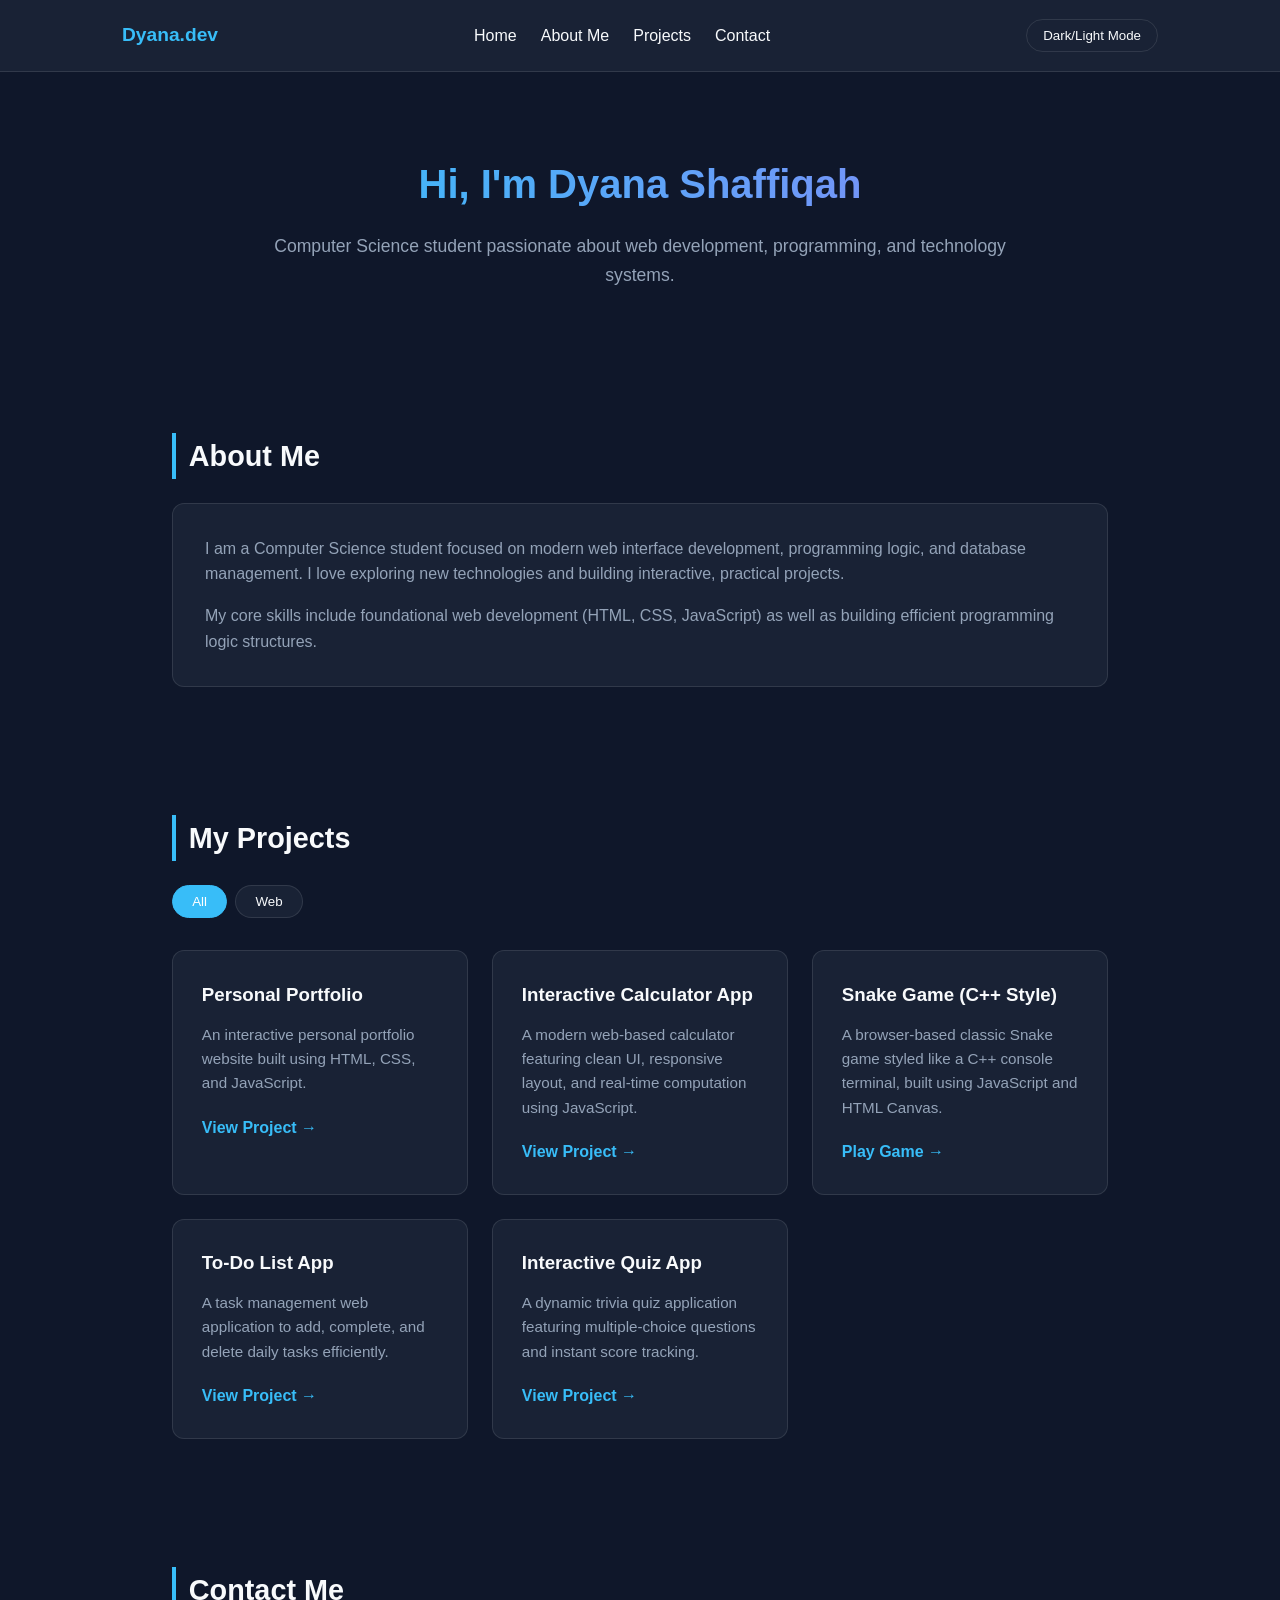
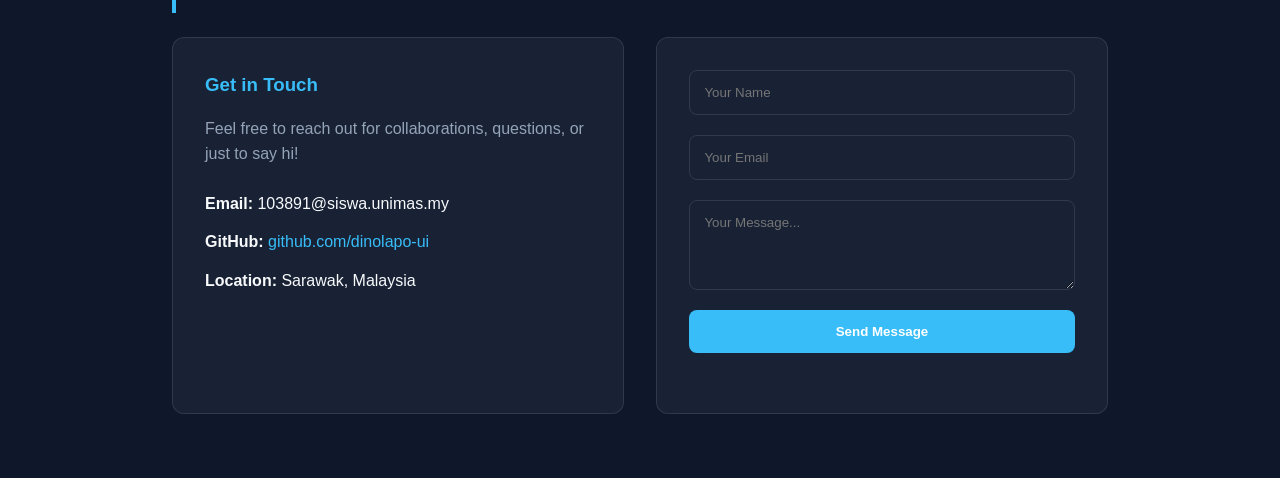
==== index.html @ d20f1fc1 "Update index.html" ====
<!DOCTYPE html>
<html lang="en">
<head>
    <meta charset="UTF-8">
    <meta name="viewport" content="width=device-width, initial-scale=1.0">
    <title>Portfolio - Dyana Shaffiqah</title>
    <link rel="stylesheet" href="style.css">
</head>
<body>

    <!-- Header & Navbar -->
    <header>
        <nav class="navbar">
            <div class="logo">Dyana.dev</div>
            <ul class="nav-links" id="navLinks">
                <li><a href="#home">Home</a></li>
                <li><a href="#about">About Me</a></li>
                <li><a href="#projects">Projects</a></li>
                <li><a href="#contact">Contact</a></li>
            </ul>
            <button id="themeToggleBtn">Dark/Light Mode</button>
            <div class="hamburger" id="hamburger">&#9776;</div>
        </nav>
    </header>

    <!-- Hero / Home Section -->
    <section id="home" class="hero">
        <h1>Hi, I'm Dyana Shaffiqah</h1>
        <p>Computer Science student passionate about web development, programming, and technology systems.</p>
    </section>

    <!-- About Me Section -->
    <section id="about" class="section">
        <h2>About Me</h2>
        <div class="about-card" style="background: var(--card-bg); padding: 2rem; border-radius: 12px; border: 1px solid var(--border-color); backdrop-filter: blur(10px);">
            <p style="color: var(--text-muted); margin-bottom: 1rem;">
                I am a Computer Science student focused on modern web interface development, programming logic, and database management. I love exploring new technologies and building interactive, practical projects.
            </p>
            <p style="color: var(--text-muted);">
                My core skills include foundational web development (HTML, CSS, JavaScript) as well as building efficient programming logic structures.
            </p>
        </div>
    </section>

    <!-- Projects Section -->
    <section id="projects" class="section">
        <h2>My Projects</h2>
        
        <!-- Filter Buttons -->
        <div class="filter-buttons">
            <button class="filter-btn active" data-filter="all">All</button>
            <button class="filter-btn" data-filter="web">Web</button>
        </div>

        
     <!-- Projects Grid (Active Projects Only) -->
        <div class="projects-grid">
            
            <!-- Projek 1 -->
            <div class="project-card" data-category="web">
                <div>
                    <h3>Personal Portfolio</h3>
                    <p>An interactive personal portfolio website built using HTML, CSS, and JavaScript.</p>
                </div>
                <a href="index.html">View Project &rarr;</a>
            </div>
            
            <!-- Projek 2 -->
            <div class="project-card" data-category="web">
                <div>
                    <h3>Interactive Calculator App</h3>
                    <p>A modern web-based calculator featuring clean UI, responsive layout, and real-time computation using JavaScript.</p>
                </div>
                <a href="calculator.html">View Project &rarr;</a>
            </div>
            
            <!-- Projek 3 -->
            <div class="project-card" data-category="code">
                <div>
                    <h3>Snake Game (C++ Style)</h3>
                    <p>A browser-based classic Snake game styled like a C++ console terminal, built using JavaScript and HTML Canvas.</p>
                </div>
                <a href="snake.html">Play Game &rarr;</a>
            </div>
            
            <!-- Projek 4 -->
            <div class="project-card" data-category="web">
                <div>
                    <h3>To-Do List App</h3>
                    <p>A task management web application to add, complete, and delete daily tasks efficiently.</p>
                </div>
                <a href="todo.html">View Project &rarr;</a>
            </div>
            
            <!-- Projek 5 -->
            <div class="project-card" data-category="web">
                <div>
                    <h3>Interactive Quiz App</h3>
                    <p>A dynamic trivia quiz application featuring multiple-choice questions and instant score tracking.</p>
                </div>
                <a href="quiz.html">View Project &rarr;</a>
            </div>

        </div>
    </section>

    <!-- Contact Section -->
    <section id="contact" class="section">
        <h2>Contact Me</h2>
        <div class="contact-container" style="display: grid; grid-template-columns: repeat(auto-fit, minmax(280px, 1fr)); gap: 2rem;">
            
            <!-- Maklumat Peribadi / Info -->
            <div class="contact-info" style="background: var(--card-bg); padding: 2rem; border-radius: 12px; border: 1px solid var(--border-color); backdrop-filter: blur(10px);">
                <h3 style="margin-bottom: 1rem; color: var(--accent-color);">Get in Touch</h3>
                <p style="color: var(--text-muted); margin-bottom: 1.5rem;">
                    Feel free to reach out for collaborations, questions, or just to say hi!
                </p>
                <p style="color: var(--text-color); margin-bottom: 0.8rem;">
                    <strong>Email:</strong> 103891@siswa.unimas.my
                </p>
                <p style="color: var(--text-color); margin-bottom: 0.8rem;">
                    <strong>GitHub:</strong> <a href="https://github.com/dinolapo-ui" target="_blank" style="color: var(--accent-color); text-decoration: none;">github.com/dinolapo-ui</a>
                </p>
                <p style="color: var(--text-color);">
                    <strong>Location:</strong> Sarawak, Malaysia
                </p>
            </div>

            <!-- Borang Mesej -->
            <form id="contactForm">
                <input type="text" id="name" placeholder="Your Name" required>
                <input type="email" id="email" placeholder="Your Email" required>
                <textarea id="message" placeholder="Your Message..." rows="4" required></textarea>
                <button type="submit">Send Message</button>
                <p class="feedback-msg" id="feedbackMsg"></p>
            </form>

        </div>
    </section>

    <!-- Back to Top Button -->
    <button id="backToTopBtn">&#8679;</button>

    <script src="script.js"></script>
</body>
</html>
---- style.css ----
:root {
    --bg-color: #0f172a;
    --card-bg: rgba(30, 41, 59, 0.7);
    --text-color: #f8fafc;
    --text-muted: #94a3b8;
    --accent-color: #38bdf8;
    --accent-hover: #0ea5e9;
    --border-color: rgba(255, 255, 255, 0.1);
}

body.light-mode {
    --bg-color: #f1f5f9;
    --card-bg: rgba(255, 255, 255, 0.8);
    --text-color: #0f172a;
    --text-muted: #64748b;
    --accent-color: #0284c7;
    --accent-hover: #0369a1;
    --border-color: rgba(0, 0, 0, 0.1);
}

* {
    margin: 0;
    padding: 0;
    box-sizing: border-box;
    font-family: 'Segoe UI', Tahoma, Geneva, Verdana, sans-serif;
    scroll-behavior: smooth;
}

body {
    background-color: var(--bg-color);
    color: var(--text-color);
    line-height: 1.6;
    transition: background-color 0.4s ease, color 0.4s ease;
}

/* Header & Navbar */
header {
    background: var(--card-bg);
    backdrop-filter: blur(12px);
    border-bottom: 1px solid var(--border-color);
    position: sticky;
    top: 0;
    z-index: 1000;
}

.navbar {
    display: flex;
    justify-content: space-between;
    align-items: center;
    padding: 1.2rem 2rem;
    max-width: 1100px;
    margin: auto;
}

.logo {
    font-weight: bold;
    font-size: 1.2rem;
    color: var(--accent-color);
}

.nav-links {
    display: flex;
    list-style: none;
    gap: 1.5rem;
}

.nav-links li a {
    color: var(--text-color);
    text-decoration: none;
    font-weight: 500;
    transition: color 0.3s;
}

.nav-links li a:hover {
    color: var(--accent-color);
}

#themeToggleBtn {
    background: transparent;
    border: 1px solid var(--border-color);
    color: var(--text-color);
    padding: 0.5rem 1rem;
    border-radius: 20px;
    cursor: pointer;
    transition: all 0.3s;
}

#themeToggleBtn:hover {
    border-color: var(--accent-color);
}

.hamburger {
    display: none;
    font-size: 1.5rem;
    cursor: pointer;
}

/* Hero Section */
.hero {
    text-align: center;
    padding: 5rem 2rem;
    max-width: 800px;
    margin: auto;
}

.hero h1 {
    font-size: 2.5rem;
    margin-bottom: 1rem;
    background: linear-gradient(to right, var(--accent-color), #818cf8);
    -webkit-background-clip: text;
    -webkit-text-fill-color: transparent;
}

.hero p {
    color: var(--text-muted);
    font-size: 1.1rem;
}

/* Sections */
.section {
    padding: 4rem 2rem;
    max-width: 1000px;
    margin: auto;
}

.section h2 {
    margin-bottom: 1.5rem;
    font-size: 1.8rem;
    border-left: 4px solid var(--accent-color);
    padding-left: 0.8rem;
}

/* Project Filter & Cards */
.filter-buttons {
    margin-bottom: 2rem;
    display: flex;
    gap: 0.5rem;
}

.filter-btn {
    padding: 0.5rem 1.2rem;
    cursor: pointer;
    border: 1px solid var(--border-color);
    background-color: var(--card-bg);
    color: var(--text-color);
    border-radius: 20px;
    transition: all 0.3s;
}

.filter-btn.active, .filter-btn:hover {
    background-color: var(--accent-color);
    color: #fff;
    border-color: var(--accent-color);
}

.projects-grid {
    display: grid;
    grid-template-columns: repeat(auto-fit, minmax(280px, 1fr));
    gap: 1.5rem;
}

.project-card {
    background: var(--card-bg);
    backdrop-filter: blur(10px);
    border: 1px solid var(--border-color);
    padding: 1.8rem;
    border-radius: 12px;
    transition: transform 0.3s ease, box-shadow 0.3s ease;
}

.project-card:hover {
    transform: translateY(-5px);
    box-shadow: 0 10px 25px -5px rgba(0, 0, 0, 0.3);
    border-color: var(--accent-color);
}

.project-card h3 {
    margin-bottom: 0.8rem;
}

.project-card p {
    color: var(--text-muted);
    font-size: 0.95rem;
    margin-bottom: 1.2rem;
}

.project-card a {
    color: var(--accent-color);
    text-decoration: none;
    font-weight: 600;
}

.project-card a:hover {
    text-decoration: underline;
}

/* Contact Form */
form {
    display: flex;
    flex-direction: column;
    gap: 1.2rem;
    background: var(--card-bg);
    padding: 2rem;
    border-radius: 12px;
    border: 1px solid var(--border-color);
    backdrop-filter: blur(10px);
}

form input, form textarea {
    padding: 0.9rem;
    border: 1px solid var(--border-color);
    border-radius: 8px;
    background: transparent;
    color: var(--text-color);
    outline: none;
}

form input:focus, form textarea:focus {
    border-color: var(--accent-color);
}

form button {
    padding: 0.9rem;
    background-color: var(--accent-color);
    color: white;
    cursor: pointer;
    border: none;
    border-radius: 8px;
    font-weight: 600;
    transition: background-color 0.3s;
}

form button:hover {
    background-color: var(--accent-hover);
}

.feedback-msg {
    margin-top: 0.5rem;
    font-weight: 500;
}

/* Back to Top Button */
#backToTopBtn {
    position: fixed;
    bottom: 25px;
    right: 25px;
    display: none;
    padding: 12px 15px;
    font-size: 16px;
    cursor: pointer;
    border-radius: 50%;
    border: none;
    background-color: var(--accent-color);
    color: white;
    box-shadow: 0 4px 12px rgba(0,0,0,0.2);
    transition: transform 0.3s;
}

#backToTopBtn:hover {
    transform: scale(1.1);
}

/* Mobile Responsive */
@media (max-width: 768px) {
    .nav-links {
        display: none;
        flex-direction: column;
        width: 100%;
        position: absolute;
        top: 70px;
        left: 0;
        background-color: var(--card-bg);
        backdrop-filter: blur(15px);
        padding: 1.5rem;
        border-bottom: 1px solid var(--border-color);
    }
    .nav-links.active {
        display: flex;
    }
    .hamburger {
        display: block;
    }
}
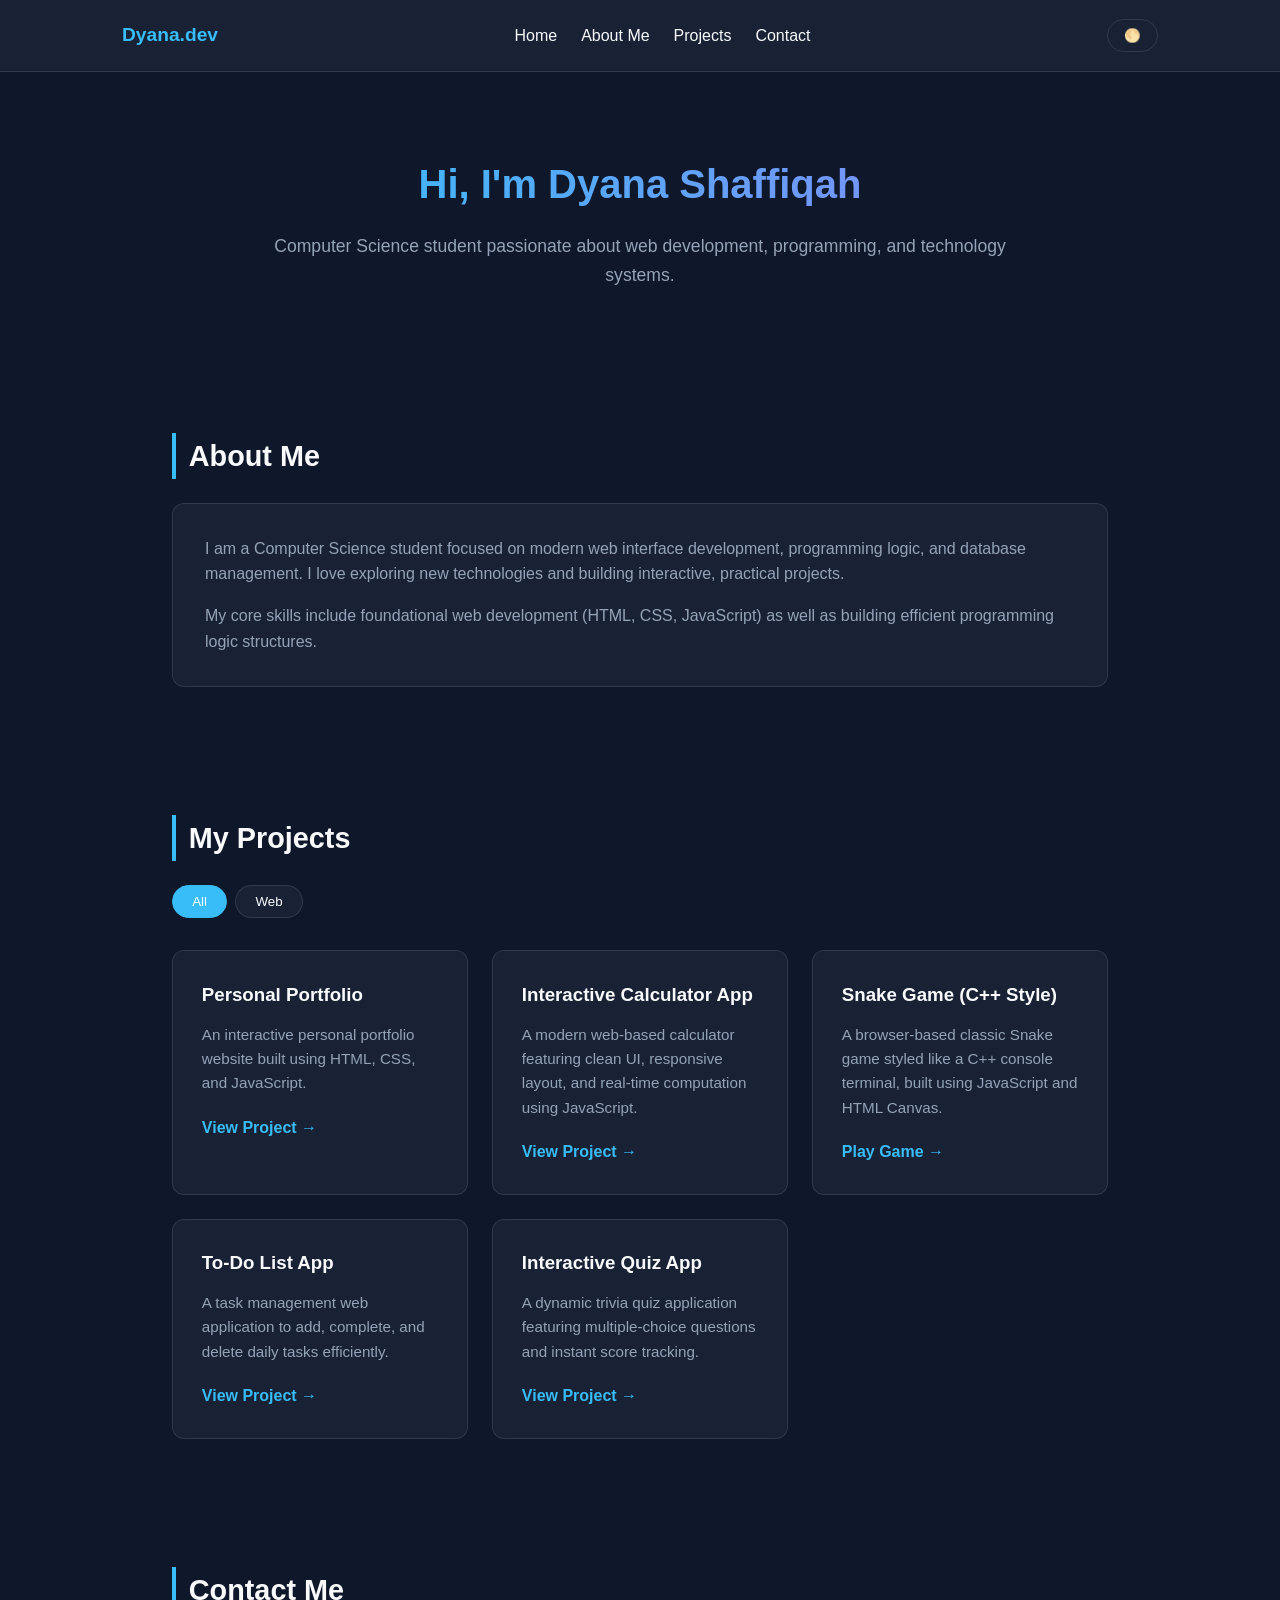
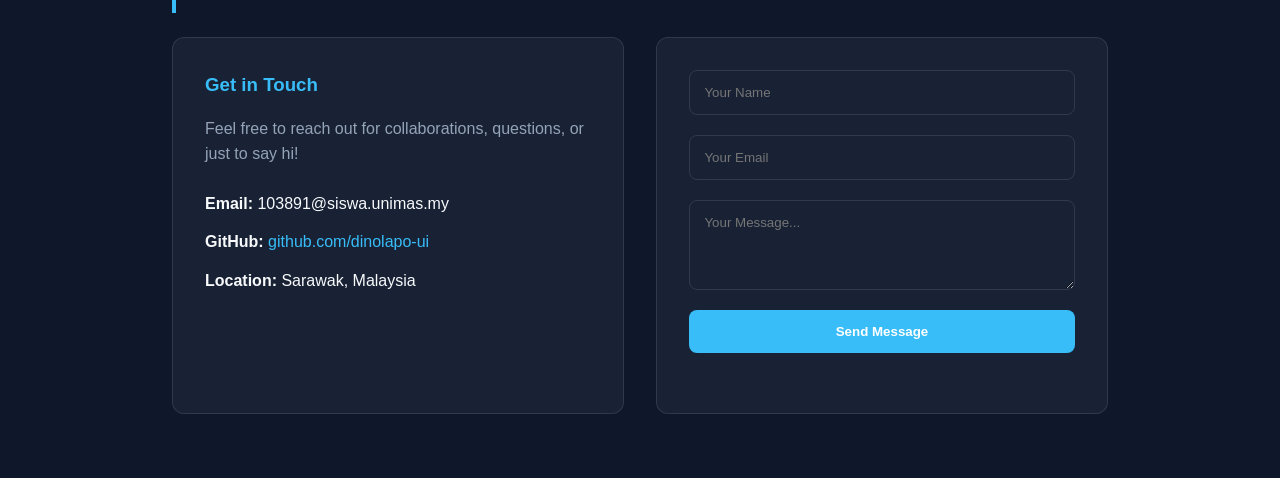
==== commit 359b8870: "Update index.html" ====
--- a/index.html
+++ b/index.html
@@ -18,7 +18,7 @@
                 <li><a href="#projects">Projects</a></li>
                 <li><a href="#contact">Contact</a></li>
             </ul>
-            <button id="themeToggleBtn">Dark/Light Mode</button>
+            <button id="themeToggleBtn" class="theme-btn" title="Toggle Theme">&#127765;</button>
             <div class="hamburger" id="hamburger">&#9776;</div>
         </nav>
     </header>
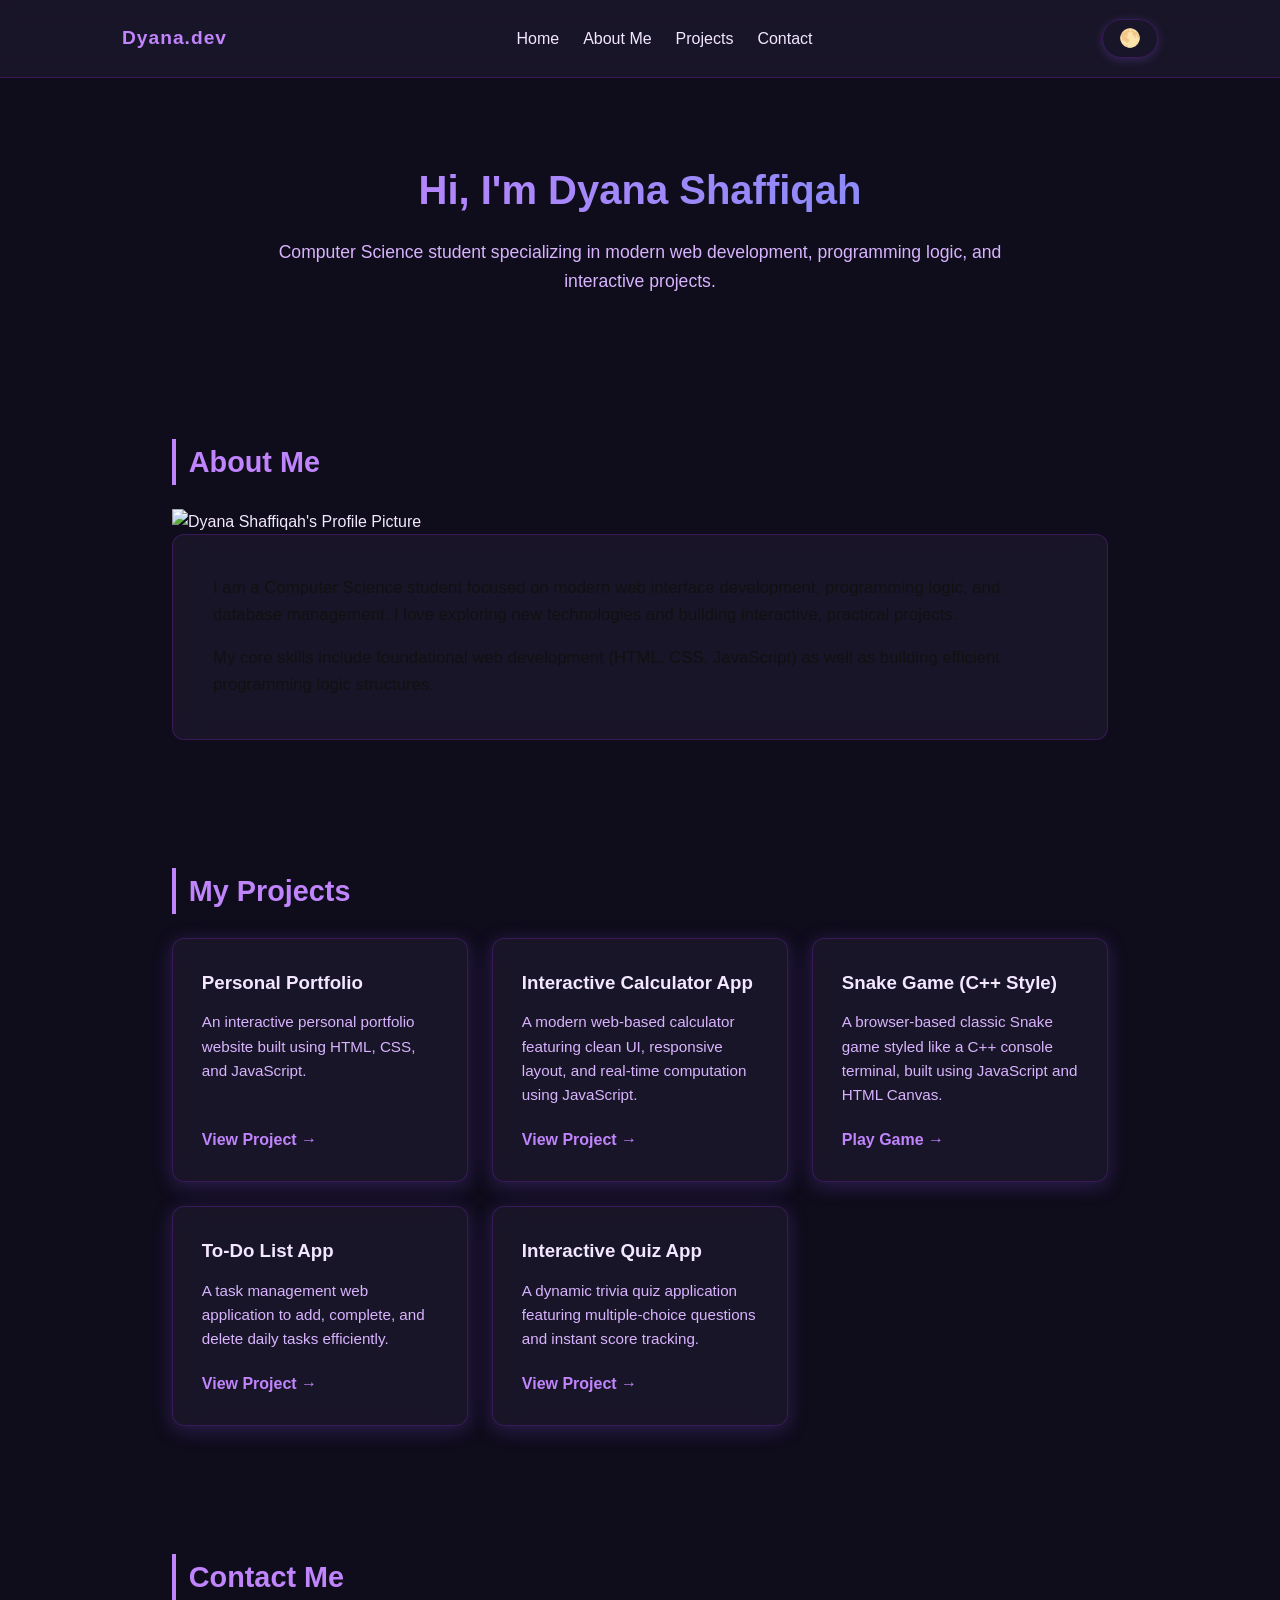
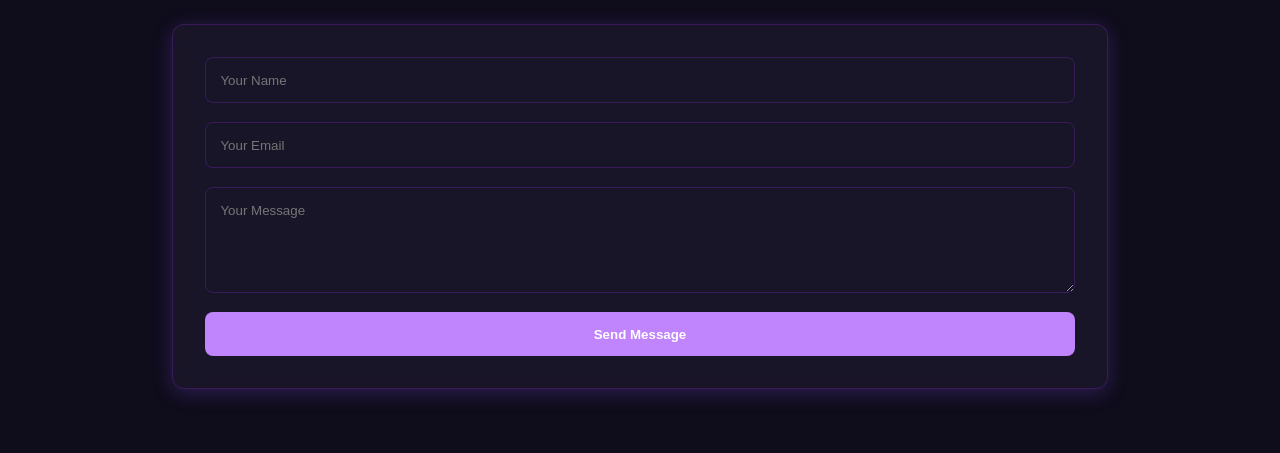
==== commit 67fa73c9: "Update index.html" ====
--- a/index.html
+++ b/index.html
@@ -3,7 +3,7 @@
 <head>
     <meta charset="UTF-8">
     <meta name="viewport" content="width=device-width, initial-scale=1.0">
-    <title>Portfolio - Dyana Shaffiqah</title>
+    <title>Dyana Shaffiqah - Professional Portfolio</title>
     <link rel="stylesheet" href="style.css">
 </head>
 <body>
@@ -18,27 +18,35 @@
                 <li><a href="#projects">Projects</a></li>
                 <li><a href="#contact">Contact</a></li>
             </ul>
-            <button id="themeToggleBtn" class="theme-btn" title="Toggle Theme">&#127765;</button>
+            <!-- Butang Ikon Tema (Dark/Light Mode) -->
+            <button id="themeToggleBtn" title="Toggle Theme">&#127765;</button>
             <div class="hamburger" id="hamburger">&#9776;</div>
         </nav>
     </header>
 
-    <!-- Hero / Home Section -->
+    <!-- Hero Section -->
     <section id="home" class="hero">
         <h1>Hi, I'm Dyana Shaffiqah</h1>
-        <p>Computer Science student passionate about web development, programming, and technology systems.</p>
+        <p>Computer Science student specializing in modern web development, programming logic, and interactive projects.</p>
     </section>
 
-    <!-- About Me Section -->
+    <!-- About Me Section with Profile Picture -->
     <section id="about" class="section">
-        <h2>About Me</h2>
-        <div class="about-card" style="background: var(--card-bg); padding: 2rem; border-radius: 12px; border: 1px solid var(--border-color); backdrop-filter: blur(10px);">
-            <p style="color: var(--text-muted); margin-bottom: 1rem;">
-                I am a Computer Science student focused on modern web interface development, programming logic, and database management. I love exploring new technologies and building interactive, practical projects.
-            </p>
-            <p style="color: var(--text-muted);">
-                My core skills include foundational web development (HTML, CSS, JavaScript) as well as building efficient programming logic structures.
-            </p>
+        <div class="container">
+            <h2>About Me</h2>
+            <div class="about-wrapper">
+                <div class="about-image-container">
+                    <img src="profile.jpg" alt="Dyana Shaffiqah's Profile Picture" class="profile-img">
+                </div>
+                <div class="about-card" style="background: var(--card-bg); padding: 2.5rem; border-radius: 12px; border: 1px solid var(--border-color); backdrop-filter: blur(10px); flex: 1;">
+                    <p style="color: #111111; margin-bottom: 1rem; font-size: 1.05rem;">
+                        I am a Computer Science student focused on modern web interface development, programming logic, and database management. I love exploring new technologies and building interactive, practical projects.
+                    </p>
+                    <p style="color: #111111; font-size: 1.05rem;">
+                        My core skills include foundational web development (HTML, CSS, JavaScript) as well as building efficient programming logic structures.
+                    </p>
+                </div>
+            </div>
         </div>
     </section>
 
@@ -46,17 +54,8 @@
     <section id="projects" class="section">
         <h2>My Projects</h2>
         
-        <!-- Filter Buttons -->
-        <div class="filter-buttons">
-            <button class="filter-btn active" data-filter="all">All</button>
-            <button class="filter-btn" data-filter="web">Web</button>
-        </div>
-
-        
-     <!-- Projects Grid (Active Projects Only) -->
+        <!-- Projects Grid -->
         <div class="projects-grid">
-            
-            <!-- Projek 1 -->
             <div class="project-card" data-category="web">
                 <div>
                     <h3>Personal Portfolio</h3>
@@ -65,7 +64,6 @@
                 <a href="index.html">View Project &rarr;</a>
             </div>
             
-            <!-- Projek 2 -->
             <div class="project-card" data-category="web">
                 <div>
                     <h3>Interactive Calculator App</h3>
@@ -74,7 +72,6 @@
                 <a href="calculator.html">View Project &rarr;</a>
             </div>
             
-            <!-- Projek 3 -->
             <div class="project-card" data-category="code">
                 <div>
                     <h3>Snake Game (C++ Style)</h3>
@@ -83,7 +80,6 @@
                 <a href="snake.html">Play Game &rarr;</a>
             </div>
             
-            <!-- Projek 4 -->
             <div class="project-card" data-category="web">
                 <div>
                     <h3>To-Do List App</h3>
@@ -92,7 +88,6 @@
                 <a href="todo.html">View Project &rarr;</a>
             </div>
             
-            <!-- Projek 5 -->
             <div class="project-card" data-category="web">
                 <div>
                     <h3>Interactive Quiz App</h3>
@@ -100,47 +95,35 @@
                 </div>
                 <a href="quiz.html">View Project &rarr;</a>
             </div>
-
         </div>
     </section>
 
     <!-- Contact Section -->
     <section id="contact" class="section">
         <h2>Contact Me</h2>
-        <div class="contact-container" style="display: grid; grid-template-columns: repeat(auto-fit, minmax(280px, 1fr)); gap: 2rem;">
-            
-            <!-- Maklumat Peribadi / Info -->
-            <div class="contact-info" style="background: var(--card-bg); padding: 2rem; border-radius: 12px; border: 1px solid var(--border-color); backdrop-filter: blur(10px);">
-                <h3 style="margin-bottom: 1rem; color: var(--accent-color);">Get in Touch</h3>
-                <p style="color: var(--text-muted); margin-bottom: 1.5rem;">
-                    Feel free to reach out for collaborations, questions, or just to say hi!
-                </p>
-                <p style="color: var(--text-color); margin-bottom: 0.8rem;">
-                    <strong>Email:</strong> 103891@siswa.unimas.my
-                </p>
-                <p style="color: var(--text-color); margin-bottom: 0.8rem;">
-                    <strong>GitHub:</strong> <a href="https://github.com/dinolapo-ui" target="_blank" style="color: var(--accent-color); text-decoration: none;">github.com/dinolapo-ui</a>
-                </p>
-                <p style="color: var(--text-color);">
-                    <strong>Location:</strong> Sarawak, Malaysia
-                </p>
-            </div>
-
-            <!-- Borang Mesej -->
-            <form id="contactForm">
-                <input type="text" id="name" placeholder="Your Name" required>
-                <input type="email" id="email" placeholder="Your Email" required>
-                <textarea id="message" placeholder="Your Message..." rows="4" required></textarea>
-                <button type="submit">Send Message</button>
-                <p class="feedback-msg" id="feedbackMsg"></p>
-            </form>
-
-        </div>
+        <form id="contactForm">
+            <input type="text" placeholder="Your Name" required>
+            <input type="email" placeholder="Your Email" required>
+            <textarea placeholder="Your Message" rows="5" required></textarea>
+            <button type="submit">Send Message</button>
+        </form>
     </section>
 
     <!-- Back to Top Button -->
-    <button id="backToTopBtn">&#8679;</button>
+    <button id="backToTopBtn">&#8593;</button>
 
-    <script src="script.js"></script>
+    <!-- JavaScript ringkas untuk Toggle Tema & Menu Mobile -->
+    <script>
+        const themeBtn = document.getElementById('themeToggleBtn');
+        themeBtn.addEventListener('click', () => {
+            document.body.classList.toggle('light-mode');
+        });
+
+        const hamburger = document.getElementById('hamburger');
+        const navLinks = document.getElementById('navLinks');
+        hamburger.addEventListener('click', () => {
+            navLinks.classList.toggle('active');
+        });
+    </script>
 </body>
 </html>
--- a/style.css
+++ b/style.css
@@ -1,21 +1,23 @@
 :root {
-    --bg-color: #0f172a;
-    --card-bg: rgba(30, 41, 59, 0.7);
-    --text-color: #f8fafc;
-    --text-muted: #94a3b8;
-    --accent-color: #38bdf8;
-    --accent-hover: #0ea5e9;
-    --border-color: rgba(255, 255, 255, 0.1);
+    --bg-color: #0f0c1b;
+    --card-bg: rgba(30, 27, 46, 0.7);
+    --text-color: #f3e8ff;
+    --text-muted: #d8b4fe;
+    --accent-color: #c084fc;
+    --accent-hover: #a855f7;
+    --border-color: rgba(107, 33, 168, 0.4);
+    --shadow-color: rgba(139, 92, 246, 0.25);
 }
 
 body.light-mode {
-    --bg-color: #f1f5f9;
-    --card-bg: rgba(255, 255, 255, 0.8);
-    --text-color: #0f172a;
-    --text-muted: #64748b;
-    --accent-color: #0284c7;
-    --accent-hover: #0369a1;
-    --border-color: rgba(0, 0, 0, 0.1);
+    --bg-color: #f8fafc;
+    --card-bg: rgba(255, 255, 255, 0.85);
+    --text-color: #1e1b4b;
+    --text-muted: #6b21a8;
+    --accent-color: #9333ea;
+    --accent-hover: #7e22ce;
+    --border-color: rgba(147, 51, 234, 0.2);
+    --shadow-color: rgba(147, 51, 234, 0.15);
 }
 
 * {
@@ -54,14 +56,16 @@
 
 .logo {
     font-weight: bold;
-    font-size: 1.2rem;
-    color: var(--accent-color);
+    font-size: 1.3rem;
+    color: var(--accent-color);
+    letter-spacing: 1px;
 }
 
 .nav-links {
     display: flex;
     list-style: none;
     gap: 1.5rem;
+    align-items: center;
 }
 
 .nav-links li a {
@@ -75,18 +79,26 @@
     color: var(--accent-color);
 }
 
+/* Styling Butang Ikon Tema (Dark/Light Mode) */
 #themeToggleBtn {
-    background: transparent;
-    border: 1px solid var(--border-color);
-    color: var(--text-color);
-    padding: 0.5rem 1rem;
-    border-radius: 20px;
-    cursor: pointer;
-    transition: all 0.3s;
+    background: var(--card-bg);
+    border: 1px solid var(--border-color);
+    color: var(--text-color);
+    font-size: 1.1rem;
+    padding: 8px 12px;
+    border-radius: 50%;
+    cursor: pointer;
+    display: flex;
+    align-items: center;
+    justify-content: center;
+    transition: all 0.3s ease;
+    box-shadow: 0 2px 10px var(--shadow-color);
 }
 
 #themeToggleBtn:hover {
-    border-color: var(--accent-color);
+    background-color: var(--accent-color);
+    color: #fff;
+    transform: scale(1.1) rotate(15deg);
 }
 
 .hamburger {
@@ -95,18 +107,19 @@
     cursor: pointer;
 }
 
-/* Hero Section */
+/* Hero Section dengan Animasi Masuk */
 .hero {
     text-align: center;
     padding: 5rem 2rem;
     max-width: 800px;
     margin: auto;
+    animation: fadeInDown 0.8s ease;
 }
 
 .hero h1 {
     font-size: 2.5rem;
     margin-bottom: 1rem;
-    background: linear-gradient(to right, var(--accent-color), #818cf8);
+    background: linear-gradient(to right, var(--accent-color), #e9d5ff);
     -webkit-background-clip: text;
     -webkit-text-fill-color: transparent;
 }
@@ -128,13 +141,15 @@
     font-size: 1.8rem;
     border-left: 4px solid var(--accent-color);
     padding-left: 0.8rem;
-}
-
-/* Project Filter & Cards */
+    color: var(--accent-color);
+}
+
+/* Project Filter Buttons */
 .filter-buttons {
     margin-bottom: 2rem;
     display: flex;
     gap: 0.5rem;
+    flex-wrap: wrap;
 }
 
 .filter-btn {
@@ -144,15 +159,17 @@
     background-color: var(--card-bg);
     color: var(--text-color);
     border-radius: 20px;
-    transition: all 0.3s;
+    transition: all 0.3s ease;
 }
 
 .filter-btn.active, .filter-btn:hover {
     background-color: var(--accent-color);
     color: #fff;
     border-color: var(--accent-color);
-}
-
+    transform: translateY(-2px);
+}
+
+/* Projects Grid & Kesan Khas Hover (Gempak / Excellent) */
 .projects-grid {
     display: grid;
     grid-template-columns: repeat(auto-fit, minmax(280px, 1fr));
@@ -165,17 +182,23 @@
     border: 1px solid var(--border-color);
     padding: 1.8rem;
     border-radius: 12px;
-    transition: transform 0.3s ease, box-shadow 0.3s ease;
+    box-shadow: 0 4px 20px var(--shadow-color);
+    /* Animasi peralihan lancar untuk kesan hover */
+    transition: transform 0.3s cubic-bezier(0.4, 0, 0.2, 1), box-shadow 0.3s ease, border-color 0.3s ease;
+    display: flex;
+    flex-direction: column;
+    justify-content: space-between;
 }
 
 .project-card:hover {
-    transform: translateY(-5px);
-    box-shadow: 0 10px 25px -5px rgba(0, 0, 0, 0.3);
+    transform: translateY(-8px); /* Kad terangkat ke atas dengan bergaya */
+    box-shadow: 0 12px 30px rgba(168, 85, 247, 0.4); /* Cahaya glow ungu semakin terang */
     border-color: var(--accent-color);
 }
 
 .project-card h3 {
     margin-bottom: 0.8rem;
+    color: var(--text-color);
 }
 
 .project-card p {
@@ -188,13 +211,18 @@
     color: var(--accent-color);
     text-decoration: none;
     font-weight: 600;
+    display: inline-flex;
+    align-items: center;
+    gap: 5px;
+    transition: gap 0.2s ease;
 }
 
 .project-card a:hover {
+    gap: 10px; /* Anak panah bergerak ke kanan sedikit semasa hover */
     text-decoration: underline;
 }
 
-/* Contact Form */
+/* Contact Form & Inputs */
 form {
     display: flex;
     flex-direction: column;
@@ -204,19 +232,22 @@
     border-radius: 12px;
     border: 1px solid var(--border-color);
     backdrop-filter: blur(10px);
+    box-shadow: 0 4px 20px var(--shadow-color);
 }
 
 form input, form textarea {
     padding: 0.9rem;
     border: 1px solid var(--border-color);
     border-radius: 8px;
-    background: transparent;
+    background: var(--bg-color);
     color: var(--text-color);
     outline: none;
+    transition: border-color 0.3s, box-shadow 0.3s;
 }
 
 form input:focus, form textarea:focus {
     border-color: var(--accent-color);
+    box-shadow: 0 0 10px rgba(192, 132, 252, 0.4);
 }
 
 form button {
@@ -227,11 +258,12 @@
     border: none;
     border-radius: 8px;
     font-weight: 600;
-    transition: background-color 0.3s;
+    transition: background-color 0.3s, transform 0.2s;
 }
 
 form button:hover {
     background-color: var(--accent-hover);
+    transform: scale(1.02);
 }
 
 .feedback-msg {
@@ -252,12 +284,25 @@
     border: none;
     background-color: var(--accent-color);
     color: white;
-    box-shadow: 0 4px 12px rgba(0,0,0,0.2);
+    box-shadow: 0 4px 12px var(--shadow-color);
     transition: transform 0.3s;
+    z-index: 999;
 }
 
 #backToTopBtn:hover {
     transform: scale(1.1);
+}
+
+/* Keyframe Animations */
+@keyframes fadeInDown {
+    from {
+        opacity: 0;
+        transform: translateY(-20px);
+    }
+    to {
+        opacity: 1;
+        transform: translateY(0);
+    }
 }
 
 /* Mobile Responsive */
@@ -281,3 +326,251 @@
         display: block;
     }
 }
+/* Header & Navbar */
+header {
+    background: var(--card-bg);
+    backdrop-filter: blur(12px);
+    border-bottom: 1px solid var(--border-color);
+    position: sticky;
+    top: 0;
+    z-index: 1000;
+}
+
+.navbar {
+    display: flex;
+    justify-content: space-between;
+    align-items: center;
+    padding: 1.2rem 2rem;
+    max-width: 1100px;
+    margin: auto;
+}
+
+.logo {
+    font-weight: bold;
+    font-size: 1.2rem;
+    color: var(--accent-color);
+}
+
+.nav-links {
+    display: flex;
+    list-style: none;
+    gap: 1.5rem;
+}
+
+.nav-links li a {
+    color: var(--text-color);
+    text-decoration: none;
+    font-weight: 500;
+    transition: color 0.3s;
+}
+
+.nav-links li a:hover {
+    color: var(--accent-color);
+}
+
+#themeToggleBtn {
+    background: transparent;
+    border: 1px solid var(--border-color);
+    color: var(--text-color);
+    padding: 0.5rem 1rem;
+    border-radius: 20px;
+    cursor: pointer;
+    transition: all 0.3s;
+}
+
+#themeToggleBtn:hover {
+    border-color: var(--accent-color);
+}
+
+.hamburger {
+    display: none;
+    font-size: 1.5rem;
+    cursor: pointer;
+}
+
+/* Hero Section */
+.hero {
+    text-align: center;
+    padding: 5rem 2rem;
+    max-width: 800px;
+    margin: auto;
+}
+
+.hero h1 {
+    font-size: 2.5rem;
+    margin-bottom: 1rem;
+    background: linear-gradient(to right, var(--accent-color), #818cf8);
+    -webkit-background-clip: text;
+    -webkit-text-fill-color: transparent;
+}
+
+.hero p {
+    color: var(--text-muted);
+    font-size: 1.1rem;
+}
+
+/* Sections */
+.section {
+    padding: 4rem 2rem;
+    max-width: 1000px;
+    margin: auto;
+}
+
+.section h2 {
+    margin-bottom: 1.5rem;
+    font-size: 1.8rem;
+    border-left: 4px solid var(--accent-color);
+    padding-left: 0.8rem;
+}
+
+/* Project Filter & Cards */
+.filter-buttons {
+    margin-bottom: 2rem;
+    display: flex;
+    gap: 0.5rem;
+}
+
+.filter-btn {
+    padding: 0.5rem 1.2rem;
+    cursor: pointer;
+    border: 1px solid var(--border-color);
+    background-color: var(--card-bg);
+    color: var(--text-color);
+    border-radius: 20px;
+    transition: all 0.3s;
+}
+
+.filter-btn.active, .filter-btn:hover {
+    background-color: var(--accent-color);
+    color: #fff;
+    border-color: var(--accent-color);
+}
+
+.projects-grid {
+    display: grid;
+    grid-template-columns: repeat(auto-fit, minmax(280px, 1fr));
+    gap: 1.5rem;
+}
+
+.project-card {
+    background: var(--card-bg);
+    backdrop-filter: blur(10px);
+    border: 1px solid var(--border-color);
+    padding: 1.8rem;
+    border-radius: 12px;
+    transition: transform 0.3s ease, box-shadow 0.3s ease;
+}
+
+.project-card:hover {
+    transform: translateY(-5px);
+    box-shadow: 0 10px 25px -5px rgba(0, 0, 0, 0.3);
+    border-color: var(--accent-color);
+}
+
+.project-card h3 {
+    margin-bottom: 0.8rem;
+}
+
+.project-card p {
+    color: var(--text-muted);
+    font-size: 0.95rem;
+    margin-bottom: 1.2rem;
+}
+
+.project-card a {
+    color: var(--accent-color);
+    text-decoration: none;
+    font-weight: 600;
+}
+
+.project-card a:hover {
+    text-decoration: underline;
+}
+
+/* Contact Form */
+form {
+    display: flex;
+    flex-direction: column;
+    gap: 1.2rem;
+    background: var(--card-bg);
+    padding: 2rem;
+    border-radius: 12px;
+    border: 1px solid var(--border-color);
+    backdrop-filter: blur(10px);
+}
+
+form input, form textarea {
+    padding: 0.9rem;
+    border: 1px solid var(--border-color);
+    border-radius: 8px;
+    background: transparent;
+    color: var(--text-color);
+    outline: none;
+}
+
+form input:focus, form textarea:focus {
+    border-color: var(--accent-color);
+}
+
+form button {
+    padding: 0.9rem;
+    background-color: var(--accent-color);
+    color: white;
+    cursor: pointer;
+    border: none;
+    border-radius: 8px;
+    font-weight: 600;
+    transition: background-color 0.3s;
+}
+
+form button:hover {
+    background-color: var(--accent-hover);
+}
+
+.feedback-msg {
+    margin-top: 0.5rem;
+    font-weight: 500;
+}
+
+/* Back to Top Button */
+#backToTopBtn {
+    position: fixed;
+    bottom: 25px;
+    right: 25px;
+    display: none;
+    padding: 12px 15px;
+    font-size: 16px;
+    cursor: pointer;
+    border-radius: 50%;
+    border: none;
+    background-color: var(--accent-color);
+    color: white;
+    box-shadow: 0 4px 12px rgba(0,0,0,0.2);
+    transition: transform 0.3s;
+}
+
+#backToTopBtn:hover {
+    transform: scale(1.1);
+}
+
+/* Mobile Responsive */
+@media (max-width: 768px) {
+    .nav-links {
+        display: none;
+        flex-direction: column;
+        width: 100%;
+        position: absolute;
+        top: 70px;
+        left: 0;
+        background-color: var(--card-bg);
+        backdrop-filter: blur(15px);
+        padding: 1.5rem;
+        border-bottom: 1px solid var(--border-color);
+    }
+    .nav-links.active {
+        display: flex;
+    }
+    .hamburger {
+        display: block;
+    }
+}
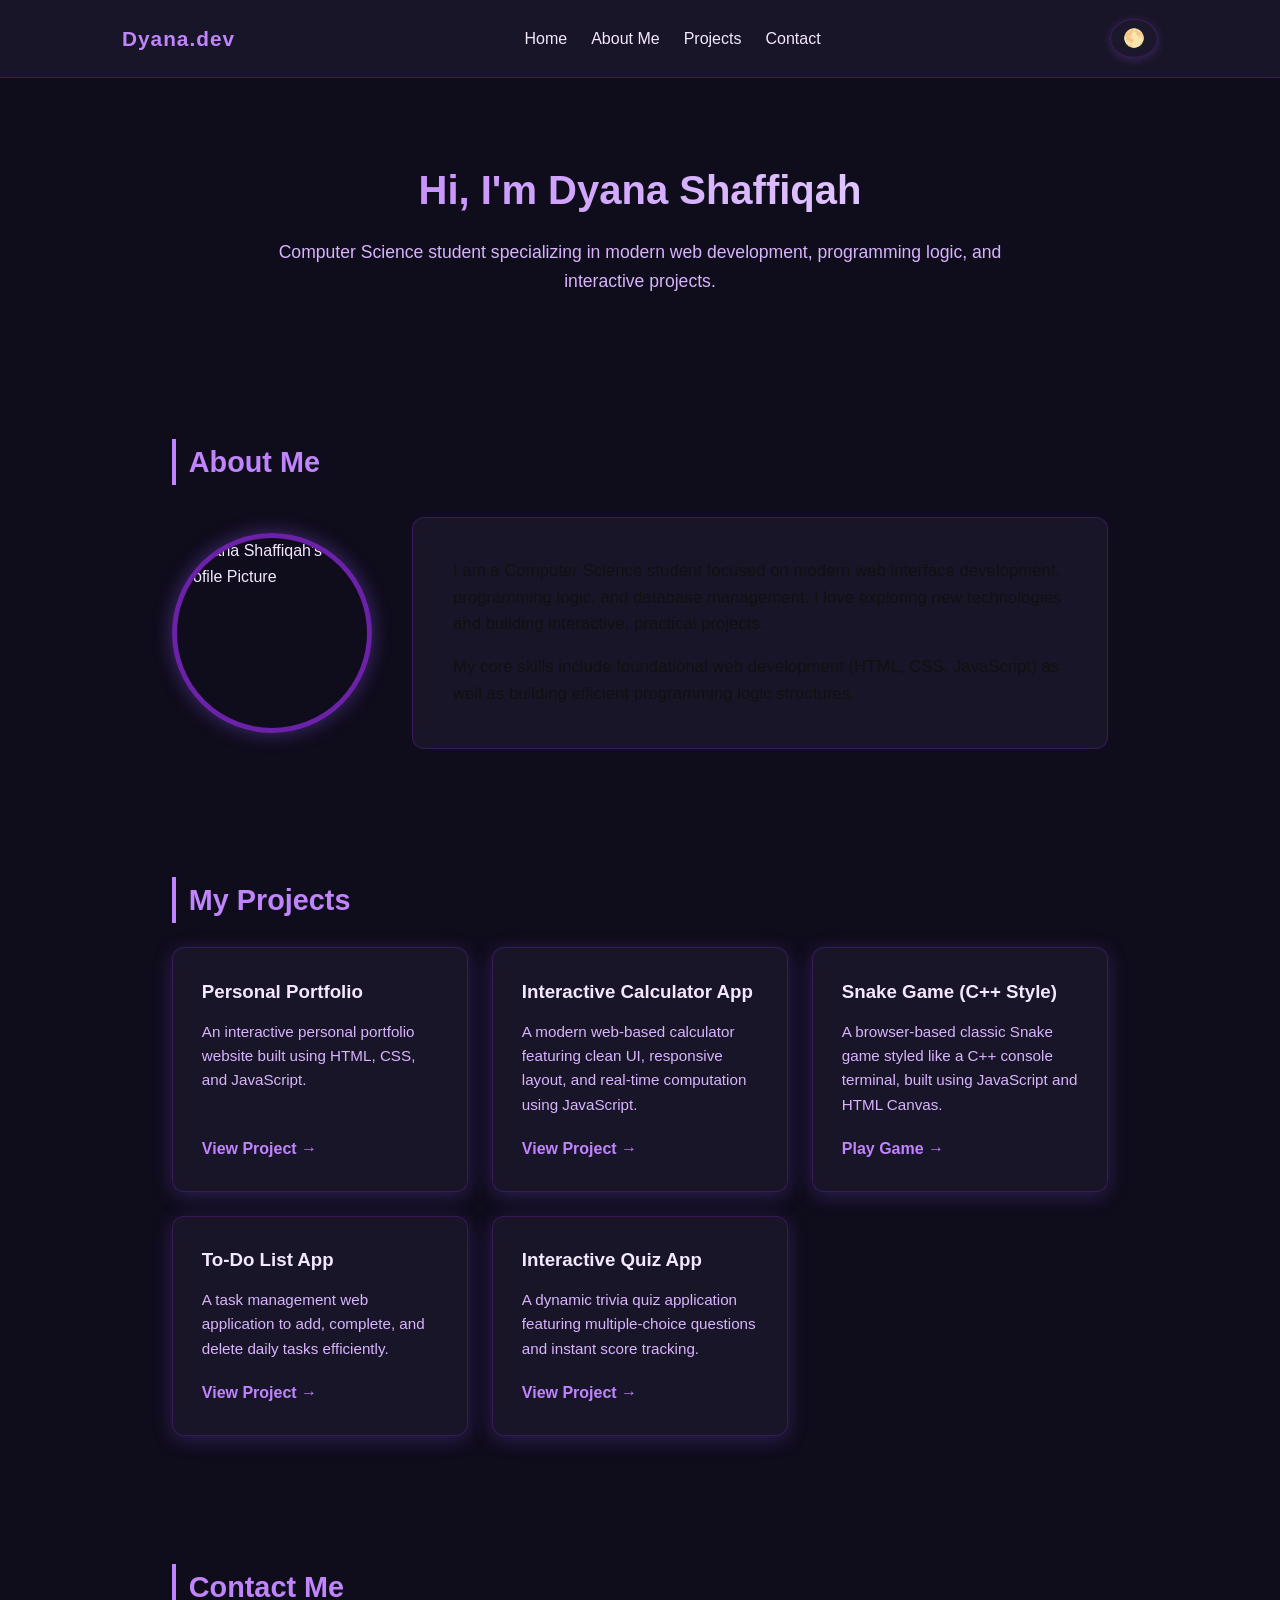
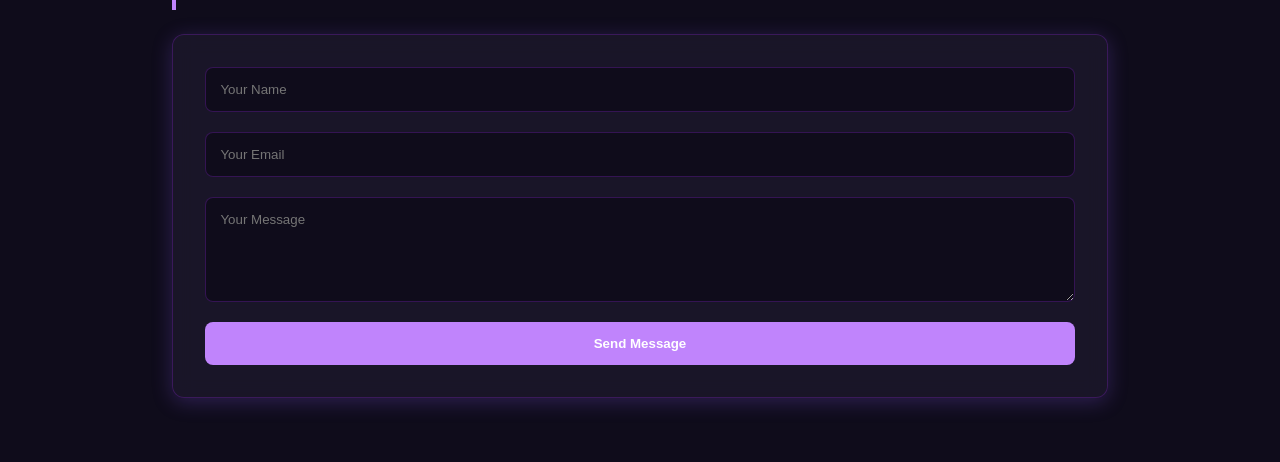
==== commit e6b958cb: "Update index.html" ====
--- a/index.html
+++ b/index.html
@@ -19,7 +19,7 @@
                 <li><a href="#contact">Contact</a></li>
             </ul>
             <!-- Butang Ikon Tema (Dark/Light Mode) -->
-            <button id="themeToggleBtn" title="Toggle Theme">&#127765;</button>
+           <button id="themeToggleBtn" title="Toggle Theme">&#127765;</button>
             <div class="hamburger" id="hamburger">&#9776;</div>
         </nav>
     </header>
--- a/style.css
+++ b/style.css
@@ -13,7 +13,7 @@
     --bg-color: #f8fafc;
     --card-bg: rgba(255, 255, 255, 0.85);
     --text-color: #1e1b4b;
-    --text-muted: #6b21a8;
+    --text-muted: #333333;
     --accent-color: #9333ea;
     --accent-hover: #7e22ce;
     --border-color: rgba(147, 51, 234, 0.2);
@@ -79,7 +79,7 @@
     color: var(--accent-color);
 }
 
-/* Styling Butang Ikon Tema (Dark/Light Mode) */
+/* Butang Tema Ikon Bulat */
 #themeToggleBtn {
     background: var(--card-bg);
     border: 1px solid var(--border-color);
@@ -107,7 +107,7 @@
     cursor: pointer;
 }
 
-/* Hero Section dengan Animasi Masuk */
+/* Hero Section */
 .hero {
     text-align: center;
     padding: 5rem 2rem;
@@ -142,34 +142,54 @@
     border-left: 4px solid var(--accent-color);
     padding-left: 0.8rem;
     color: var(--accent-color);
-}
-
-/* Project Filter Buttons */
-.filter-buttons {
-    margin-bottom: 2rem;
-    display: flex;
-    gap: 0.5rem;
-    flex-wrap: wrap;
-}
-
-.filter-btn {
-    padding: 0.5rem 1.2rem;
-    cursor: pointer;
-    border: 1px solid var(--border-color);
-    background-color: var(--card-bg);
-    color: var(--text-color);
-    border-radius: 20px;
-    transition: all 0.3s ease;
-}
-
-.filter-btn.active, .filter-btn:hover {
-    background-color: var(--accent-color);
-    color: #fff;
-    border-color: var(--accent-color);
-    transform: translateY(-2px);
-}
-
-/* Projects Grid & Kesan Khas Hover (Gempak / Excellent) */
+    text-align: left;
+}
+
+/* About Me Styles */
+.container {
+    max-width: 1000px;
+    margin: 0 auto;
+}
+
+.about-wrapper {
+    display: flex;
+    align-items: center;
+    gap: 2.5rem;
+    margin-top: 2rem;
+}
+
+.about-image-container {
+    flex: 0 0 200px;
+    display: flex;
+    justify-content: center;
+    align-items: center;
+}
+
+.profile-img {
+    width: 200px;
+    height: 200px;
+    border-radius: 50%;
+    object-fit: cover;
+    border: 5px solid #6b21a8;
+    box-shadow: 0 0 20px rgba(139, 92, 246, 0.4);
+    transition: transform 0.3s ease, box-shadow 0.3s ease;
+}
+
+.profile-img:hover {
+    transform: scale(1.05);
+    box-shadow: 0 0 30px rgba(139, 92, 246, 0.6);
+}
+
+/* Tetapan Teks Hitam Khusus */
+.about-card p {
+    color: #111111 !important;
+}
+
+body.light-mode .about-card {
+    background: rgba(255, 255, 255, 0.95) !important;
+}
+
+/* Projects Grid & Hover Effects */
 .projects-grid {
     display: grid;
     grid-template-columns: repeat(auto-fit, minmax(280px, 1fr));
@@ -183,7 +203,6 @@
     padding: 1.8rem;
     border-radius: 12px;
     box-shadow: 0 4px 20px var(--shadow-color);
-    /* Animasi peralihan lancar untuk kesan hover */
     transition: transform 0.3s cubic-bezier(0.4, 0, 0.2, 1), box-shadow 0.3s ease, border-color 0.3s ease;
     display: flex;
     flex-direction: column;
@@ -191,8 +210,8 @@
 }
 
 .project-card:hover {
-    transform: translateY(-8px); /* Kad terangkat ke atas dengan bergaya */
-    box-shadow: 0 12px 30px rgba(168, 85, 247, 0.4); /* Cahaya glow ungu semakin terang */
+    transform: translateY(-8px);
+    box-shadow: 0 12px 30px rgba(168, 85, 247, 0.4);
     border-color: var(--accent-color);
 }
 
@@ -218,11 +237,11 @@
 }
 
 .project-card a:hover {
-    gap: 10px; /* Anak panah bergerak ke kanan sedikit semasa hover */
+    gap: 10px;
     text-decoration: underline;
 }
 
-/* Contact Form & Inputs */
+/* Contact Form */
 form {
     display: flex;
     flex-direction: column;
@@ -264,11 +283,6 @@
 form button:hover {
     background-color: var(--accent-hover);
     transform: scale(1.02);
-}
-
-.feedback-msg {
-    margin-top: 0.5rem;
-    font-weight: 500;
 }
 
 /* Back to Top Button */
@@ -307,6 +321,10 @@
 
 /* Mobile Responsive */
 @media (max-width: 768px) {
+    .about-wrapper {
+        flex-direction: column;
+        text-align: center;
+    }
     .nav-links {
         display: none;
         flex-direction: column;
@@ -326,251 +344,3 @@
         display: block;
     }
 }
-/* Header & Navbar */
-header {
-    background: var(--card-bg);
-    backdrop-filter: blur(12px);
-    border-bottom: 1px solid var(--border-color);
-    position: sticky;
-    top: 0;
-    z-index: 1000;
-}
-
-.navbar {
-    display: flex;
-    justify-content: space-between;
-    align-items: center;
-    padding: 1.2rem 2rem;
-    max-width: 1100px;
-    margin: auto;
-}
-
-.logo {
-    font-weight: bold;
-    font-size: 1.2rem;
-    color: var(--accent-color);
-}
-
-.nav-links {
-    display: flex;
-    list-style: none;
-    gap: 1.5rem;
-}
-
-.nav-links li a {
-    color: var(--text-color);
-    text-decoration: none;
-    font-weight: 500;
-    transition: color 0.3s;
-}
-
-.nav-links li a:hover {
-    color: var(--accent-color);
-}
-
-#themeToggleBtn {
-    background: transparent;
-    border: 1px solid var(--border-color);
-    color: var(--text-color);
-    padding: 0.5rem 1rem;
-    border-radius: 20px;
-    cursor: pointer;
-    transition: all 0.3s;
-}
-
-#themeToggleBtn:hover {
-    border-color: var(--accent-color);
-}
-
-.hamburger {
-    display: none;
-    font-size: 1.5rem;
-    cursor: pointer;
-}
-
-/* Hero Section */
-.hero {
-    text-align: center;
-    padding: 5rem 2rem;
-    max-width: 800px;
-    margin: auto;
-}
-
-.hero h1 {
-    font-size: 2.5rem;
-    margin-bottom: 1rem;
-    background: linear-gradient(to right, var(--accent-color), #818cf8);
-    -webkit-background-clip: text;
-    -webkit-text-fill-color: transparent;
-}
-
-.hero p {
-    color: var(--text-muted);
-    font-size: 1.1rem;
-}
-
-/* Sections */
-.section {
-    padding: 4rem 2rem;
-    max-width: 1000px;
-    margin: auto;
-}
-
-.section h2 {
-    margin-bottom: 1.5rem;
-    font-size: 1.8rem;
-    border-left: 4px solid var(--accent-color);
-    padding-left: 0.8rem;
-}
-
-/* Project Filter & Cards */
-.filter-buttons {
-    margin-bottom: 2rem;
-    display: flex;
-    gap: 0.5rem;
-}
-
-.filter-btn {
-    padding: 0.5rem 1.2rem;
-    cursor: pointer;
-    border: 1px solid var(--border-color);
-    background-color: var(--card-bg);
-    color: var(--text-color);
-    border-radius: 20px;
-    transition: all 0.3s;
-}
-
-.filter-btn.active, .filter-btn:hover {
-    background-color: var(--accent-color);
-    color: #fff;
-    border-color: var(--accent-color);
-}
-
-.projects-grid {
-    display: grid;
-    grid-template-columns: repeat(auto-fit, minmax(280px, 1fr));
-    gap: 1.5rem;
-}
-
-.project-card {
-    background: var(--card-bg);
-    backdrop-filter: blur(10px);
-    border: 1px solid var(--border-color);
-    padding: 1.8rem;
-    border-radius: 12px;
-    transition: transform 0.3s ease, box-shadow 0.3s ease;
-}
-
-.project-card:hover {
-    transform: translateY(-5px);
-    box-shadow: 0 10px 25px -5px rgba(0, 0, 0, 0.3);
-    border-color: var(--accent-color);
-}
-
-.project-card h3 {
-    margin-bottom: 0.8rem;
-}
-
-.project-card p {
-    color: var(--text-muted);
-    font-size: 0.95rem;
-    margin-bottom: 1.2rem;
-}
-
-.project-card a {
-    color: var(--accent-color);
-    text-decoration: none;
-    font-weight: 600;
-}
-
-.project-card a:hover {
-    text-decoration: underline;
-}
-
-/* Contact Form */
-form {
-    display: flex;
-    flex-direction: column;
-    gap: 1.2rem;
-    background: var(--card-bg);
-    padding: 2rem;
-    border-radius: 12px;
-    border: 1px solid var(--border-color);
-    backdrop-filter: blur(10px);
-}
-
-form input, form textarea {
-    padding: 0.9rem;
-    border: 1px solid var(--border-color);
-    border-radius: 8px;
-    background: transparent;
-    color: var(--text-color);
-    outline: none;
-}
-
-form input:focus, form textarea:focus {
-    border-color: var(--accent-color);
-}
-
-form button {
-    padding: 0.9rem;
-    background-color: var(--accent-color);
-    color: white;
-    cursor: pointer;
-    border: none;
-    border-radius: 8px;
-    font-weight: 600;
-    transition: background-color 0.3s;
-}
-
-form button:hover {
-    background-color: var(--accent-hover);
-}
-
-.feedback-msg {
-    margin-top: 0.5rem;
-    font-weight: 500;
-}
-
-/* Back to Top Button */
-#backToTopBtn {
-    position: fixed;
-    bottom: 25px;
-    right: 25px;
-    display: none;
-    padding: 12px 15px;
-    font-size: 16px;
-    cursor: pointer;
-    border-radius: 50%;
-    border: none;
-    background-color: var(--accent-color);
-    color: white;
-    box-shadow: 0 4px 12px rgba(0,0,0,0.2);
-    transition: transform 0.3s;
-}
-
-#backToTopBtn:hover {
-    transform: scale(1.1);
-}
-
-/* Mobile Responsive */
-@media (max-width: 768px) {
-    .nav-links {
-        display: none;
-        flex-direction: column;
-        width: 100%;
-        position: absolute;
-        top: 70px;
-        left: 0;
-        background-color: var(--card-bg);
-        backdrop-filter: blur(15px);
-        padding: 1.5rem;
-        border-bottom: 1px solid var(--border-color);
-    }
-    .nav-links.active {
-        display: flex;
-    }
-    .hamburger {
-        display: block;
-    }
-}
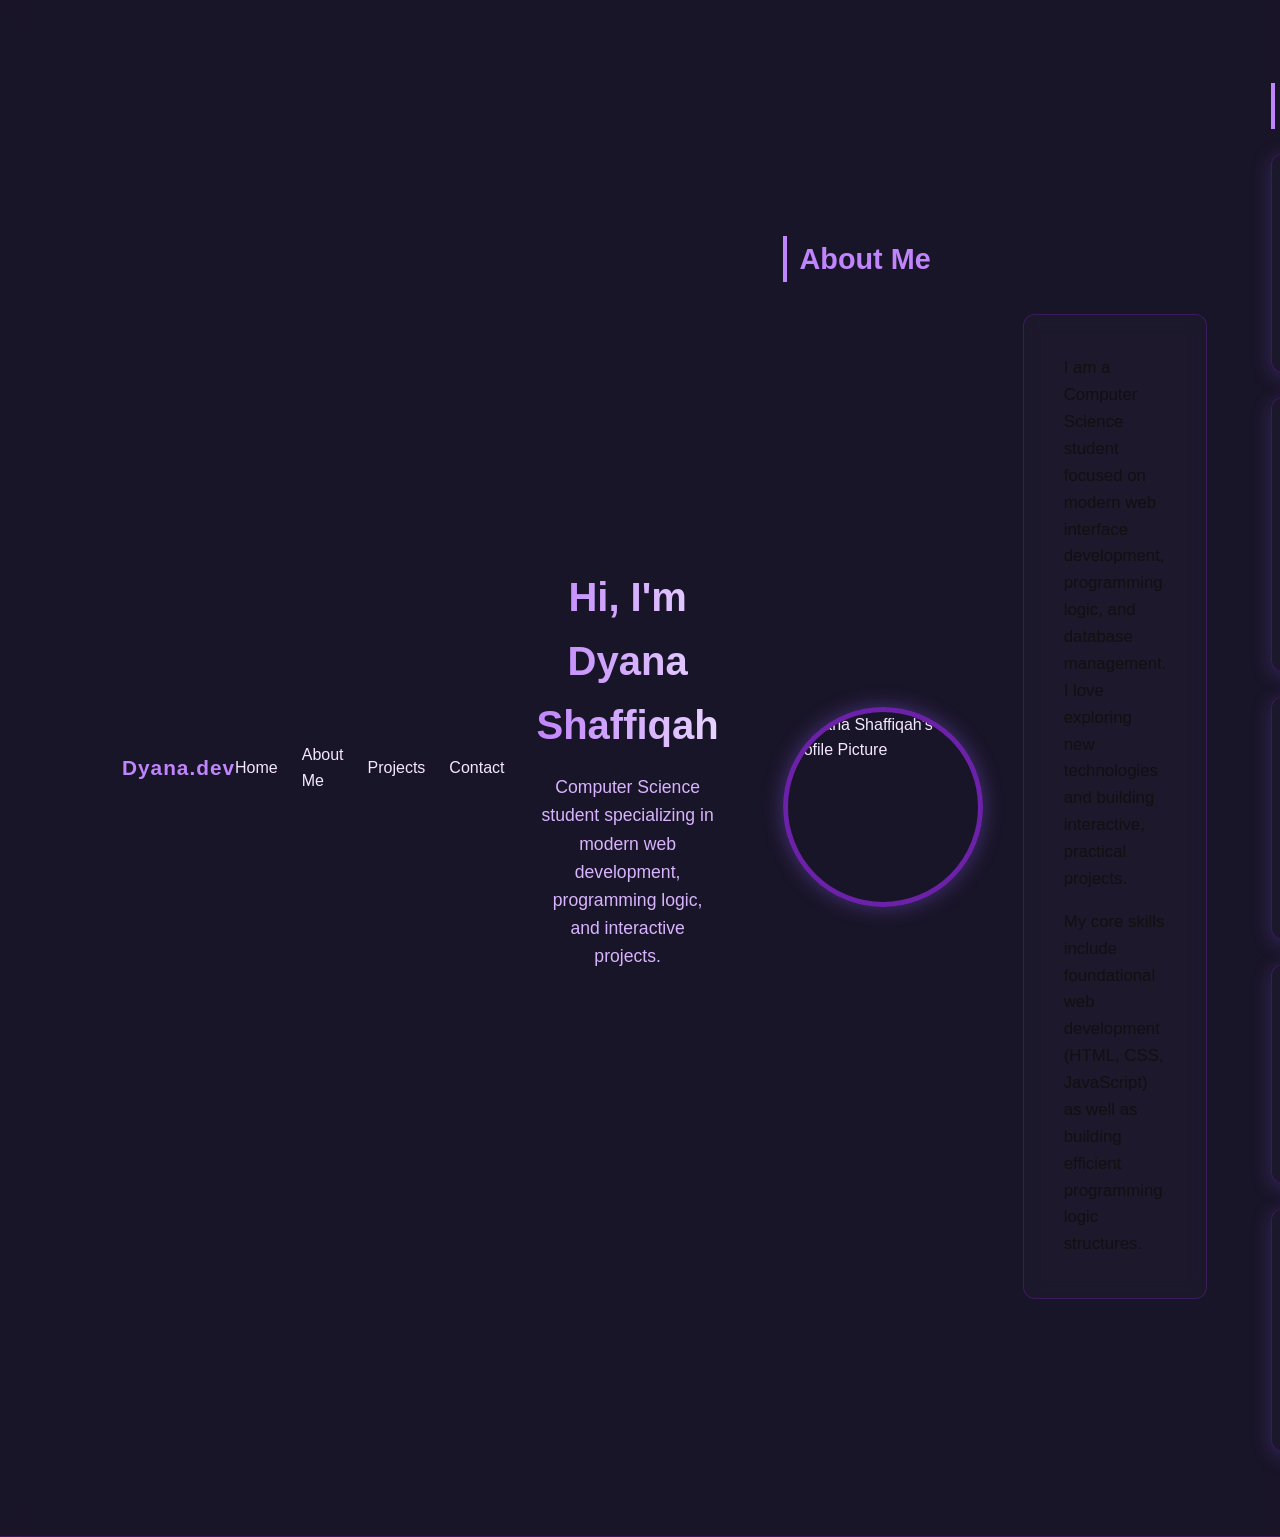
==== commit 9a4282eb: "Implement theme toggle and navbar enhancements Added theme toggle functionality with icon change and" ====
--- a/index.html
+++ b/index.html
@@ -18,11 +18,25 @@
                 <li><a href="#projects">Projects</a></li>
                 <li><a href="#contact">Contact</a></li>
             </ul>
-            <!-- Butang Ikon Tema (Dark/Light Mode) -->
-           <button id="themeToggleBtn" title="Toggle Theme">&#127765;</button>
-            <div class="hamburger" id="hamburger">&#9776;</div>
-        </nav>
-    </header>
+           <script>
+    const themeBtn = document.getElementById('themeToggleBtn');
+    themeBtn.addEventListener('click', () => {
+        document.body.classList.toggle('light-mode');
+        
+        // Tukar ikon mengikut mod semasa
+        if (document.body.classList.contains('light-mode')) {
+            themeBtn.innerHTML = '&#9728;'; // Ikon Matahari (Mod Cerah)
+        } else {
+            themeBtn.innerHTML = '&#127765;'; // Ikon Bulan (Mod Gelap)
+        }
+    });
+
+    const hamburger = document.getElementById('hamburger');
+    const navLinks = document.getElementById('navLinks');
+    hamburger.addEventListener('click', () => {
+        navLinks.classList.toggle('active');
+    });
+</script>
 
     <!-- Hero Section -->
     <section id="home" class="hero">
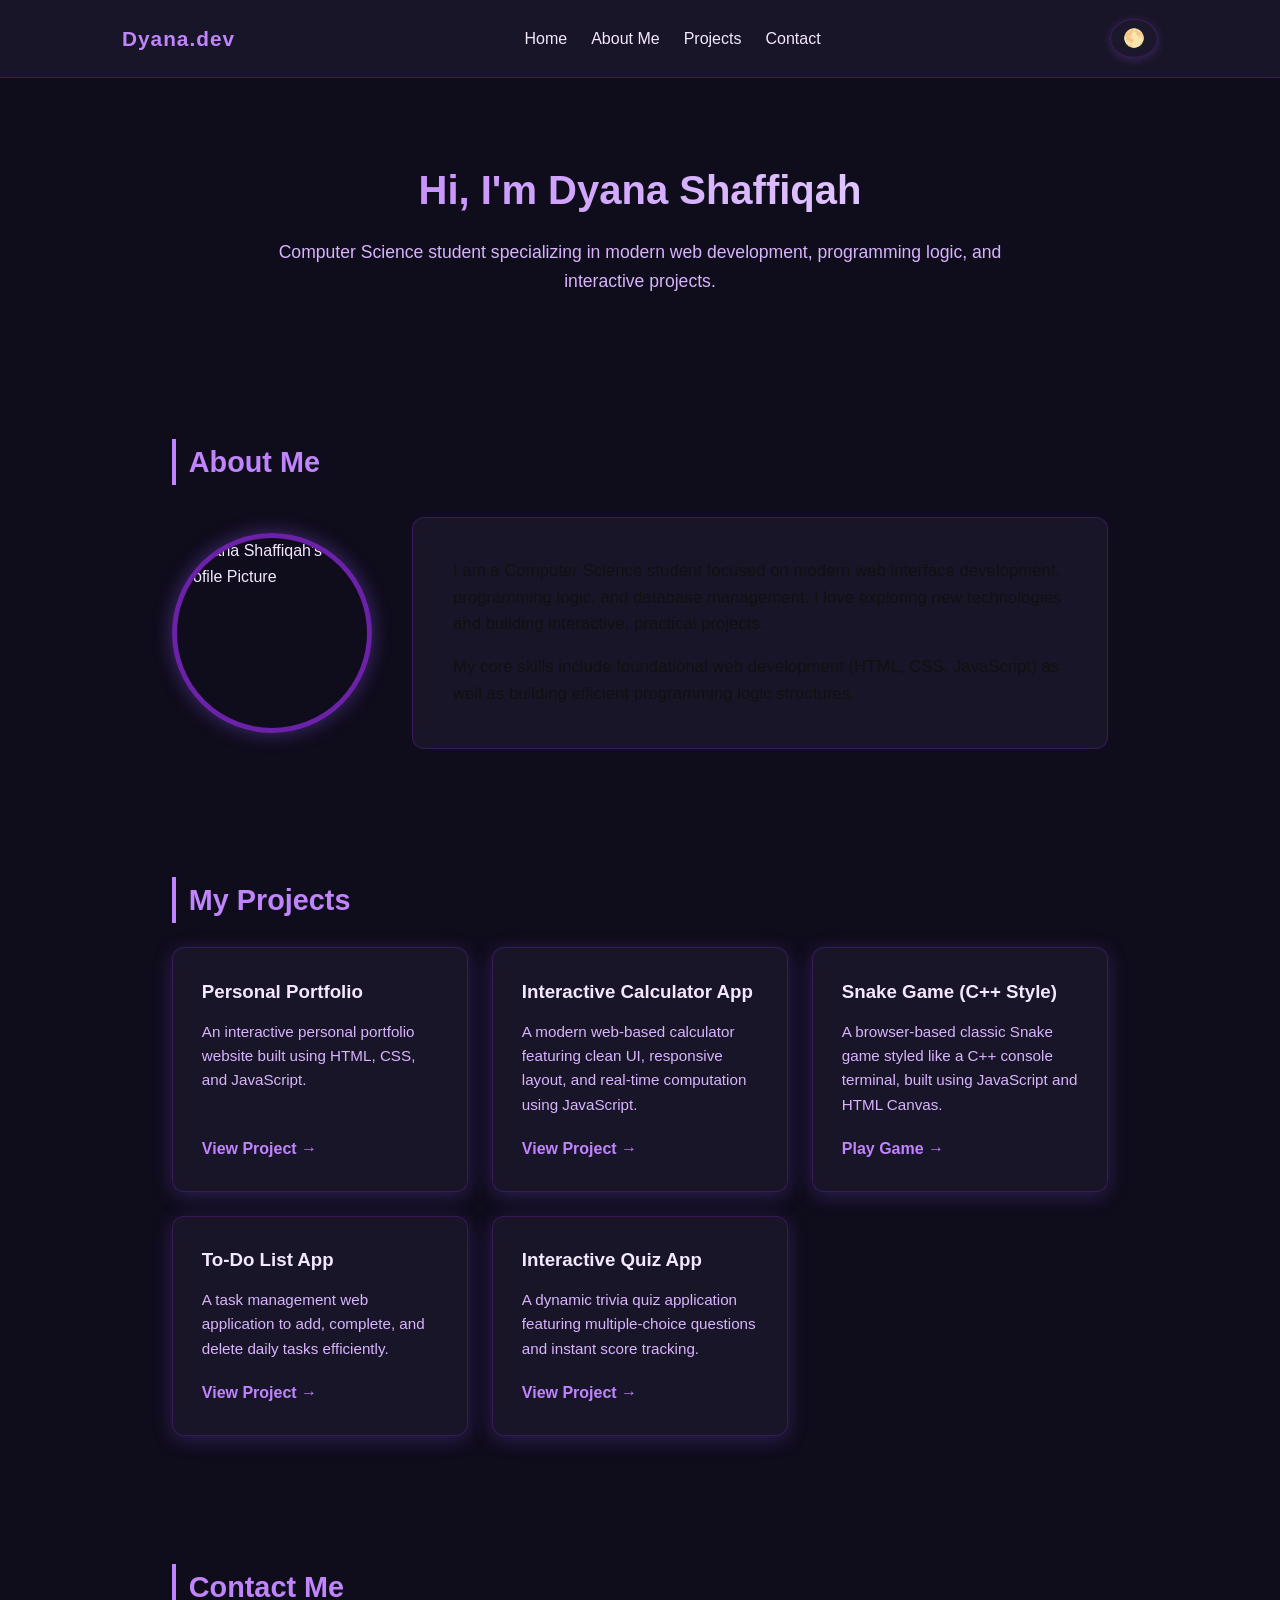
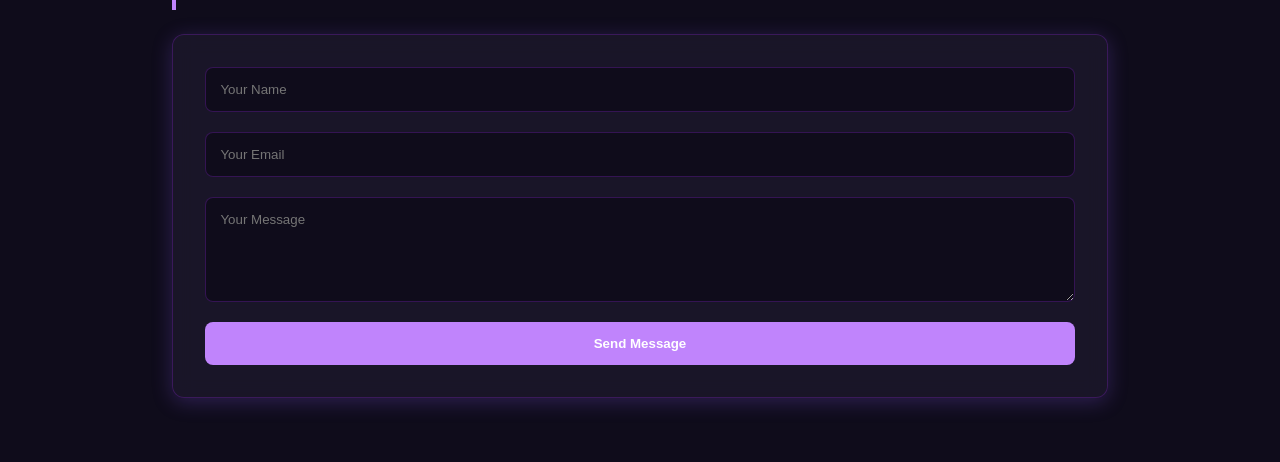
==== commit 99a4e21b: "Update index.html" ====
--- a/index.html
+++ b/index.html
@@ -18,25 +18,11 @@
                 <li><a href="#projects">Projects</a></li>
                 <li><a href="#contact">Contact</a></li>
             </ul>
-           <script>
-    const themeBtn = document.getElementById('themeToggleBtn');
-    themeBtn.addEventListener('click', () => {
-        document.body.classList.toggle('light-mode');
-        
-        // Tukar ikon mengikut mod semasa
-        if (document.body.classList.contains('light-mode')) {
-            themeBtn.innerHTML = '&#9728;'; // Ikon Matahari (Mod Cerah)
-        } else {
-            themeBtn.innerHTML = '&#127765;'; // Ikon Bulan (Mod Gelap)
-        }
-    });
-
-    const hamburger = document.getElementById('hamburger');
-    const navLinks = document.getElementById('navLinks');
-    hamburger.addEventListener('click', () => {
-        navLinks.classList.toggle('active');
-    });
-</script>
+            <!-- Butang Ikon Tema & Hamburger (Wajib Ada di Sini) -->
+            <button id="themeToggleBtn" title="Toggle Theme">&#127765;</button>
+            <div class="hamburger" id="hamburger">&#9776;</div>
+        </nav>
+    </header>
 
     <!-- Hero Section -->
     <section id="home" class="hero">
@@ -126,11 +112,17 @@
     <!-- Back to Top Button -->
     <button id="backToTopBtn">&#8593;</button>
 
-    <!-- JavaScript ringkas untuk Toggle Tema & Menu Mobile -->
+    <!-- JavaScript diletakkan di PALING BAWAH sebelum </body> -->
     <script>
         const themeBtn = document.getElementById('themeToggleBtn');
         themeBtn.addEventListener('click', () => {
             document.body.classList.toggle('light-mode');
+            
+            if (document.body.classList.contains('light-mode')) {
+                themeBtn.innerHTML = '&#9728;'; // Ikon Matahari
+            } else {
+                themeBtn.innerHTML = '&#127765;'; // Ikon Bulan
+            }
         });
 
         const hamburger = document.getElementById('hamburger');
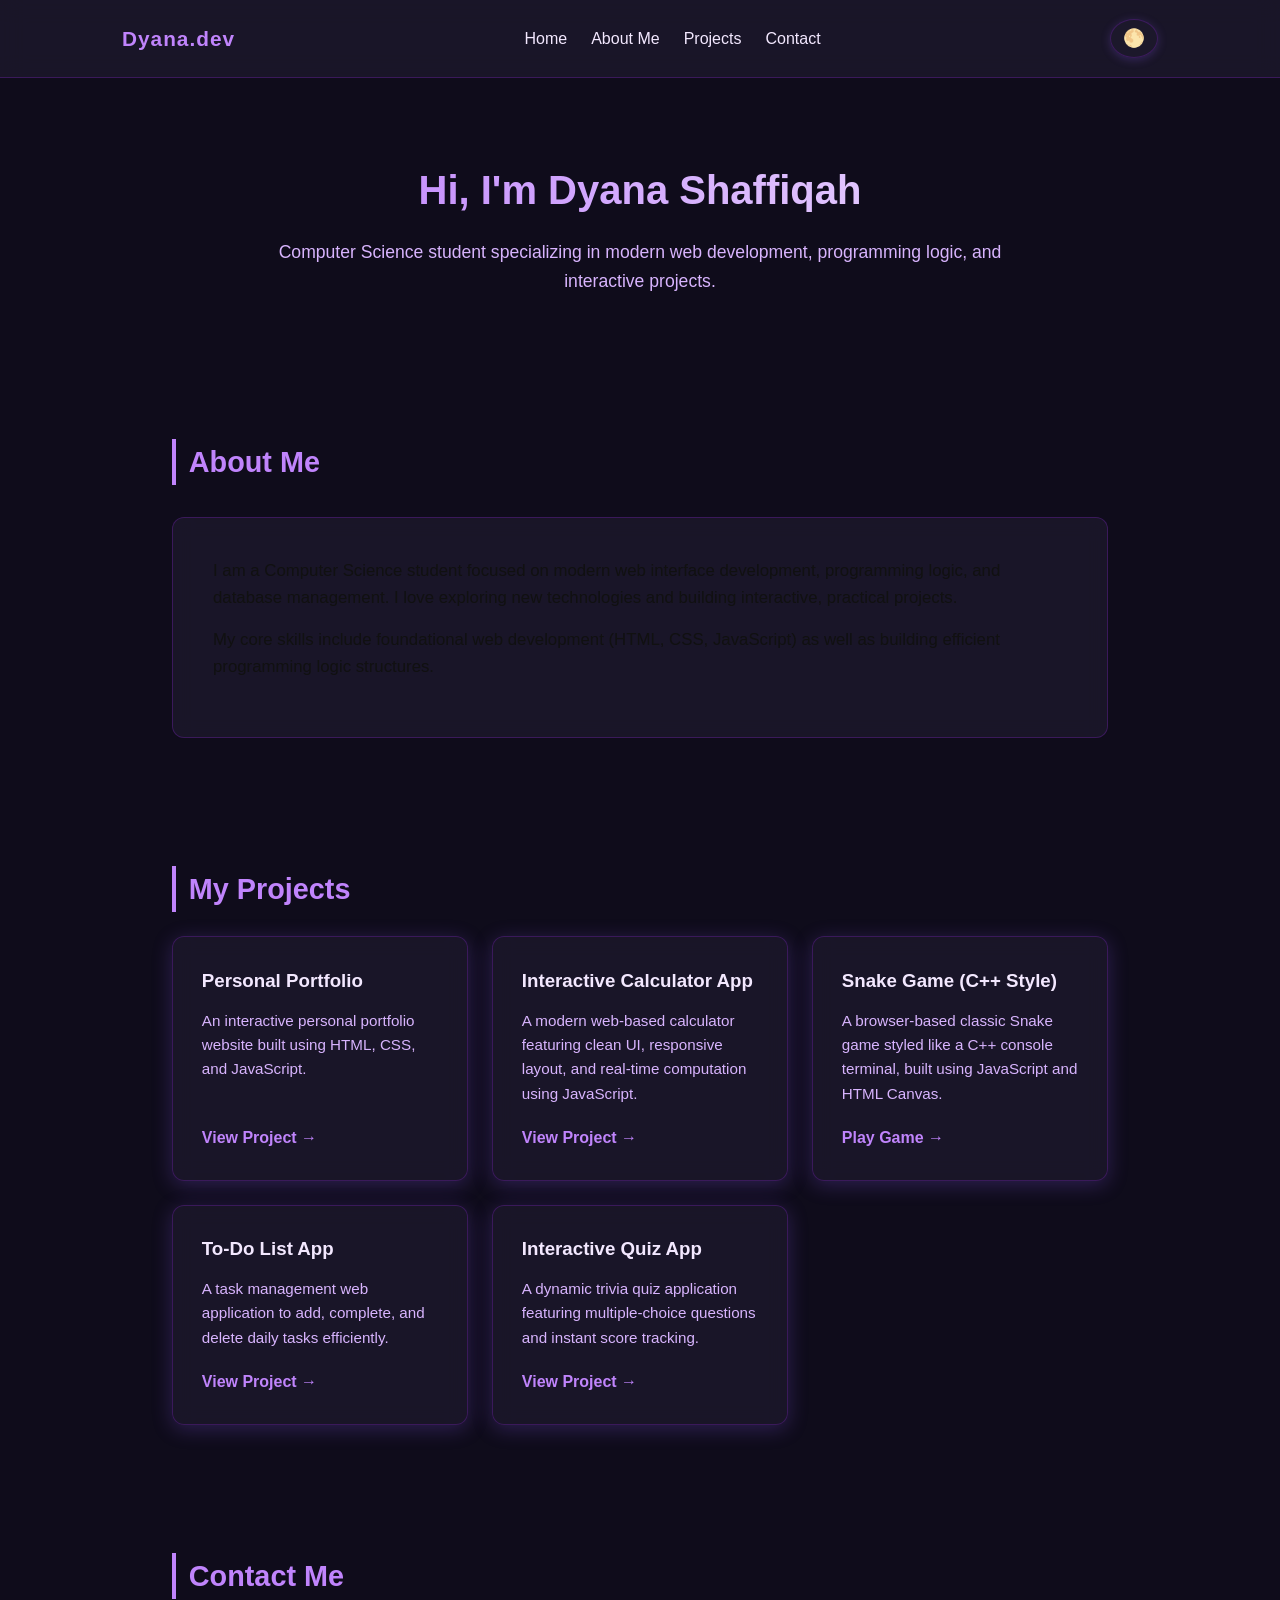
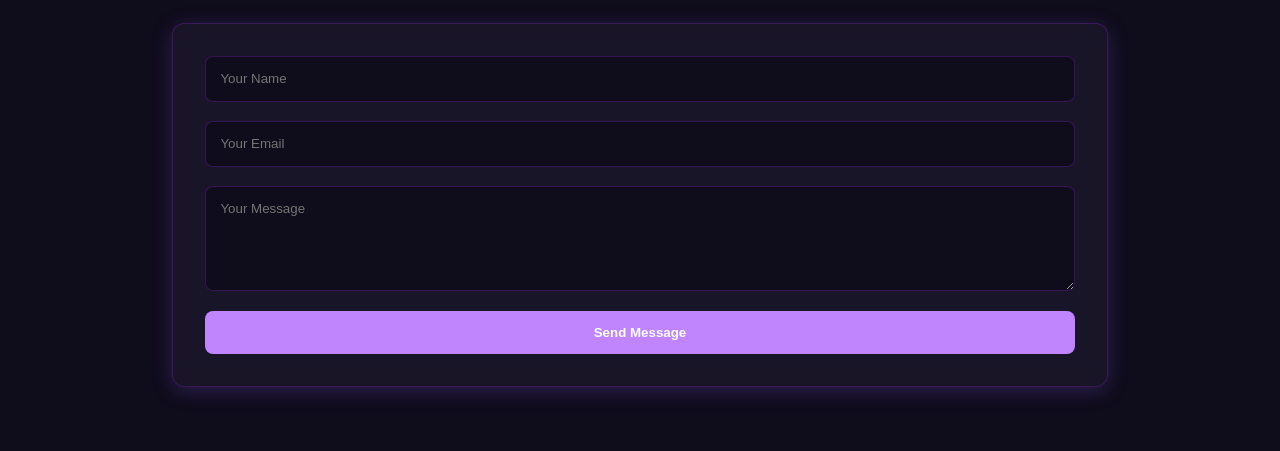
==== commit dff6c106: "Fix HTML encoding issues in index.html" ====
--- a/index.html
+++ b/index.html
@@ -35,9 +35,7 @@
         <div class="container">
             <h2>About Me</h2>
             <div class="about-wrapper">
-                <div class="about-image-container">
-                    <img src="profile.jpg" alt="Dyana Shaffiqah's Profile Picture" class="profile-img">
-                </div>
+                
                 <div class="about-card" style="background: var(--card-bg); padding: 2.5rem; border-radius: 12px; border: 1px solid var(--border-color); backdrop-filter: blur(10px); flex: 1;">
                     <p style="color: #111111; margin-bottom: 1rem; font-size: 1.05rem;">
                         I am a Computer Science student focused on modern web interface development, programming logic, and database management. I love exploring new technologies and building interactive, practical projects.
--- a/style.css
+++ b/style.css
@@ -51,7 +51,8 @@
     align-items: center;
     padding: 1.2rem 2rem;
     max-width: 1100px;
-    margin: auto;
+    margin: 0 auto;
+    width: 100%;
 }
 
 .logo {
@@ -66,6 +67,8 @@
     list-style: none;
     gap: 1.5rem;
     align-items: center;
+    margin: 0;
+    padding: 0;
 }
 
 .nav-links li a {
@@ -112,7 +115,7 @@
     text-align: center;
     padding: 5rem 2rem;
     max-width: 800px;
-    margin: auto;
+    margin: 0 auto;
     animation: fadeInDown 0.8s ease;
 }
 
@@ -129,11 +132,11 @@
     font-size: 1.1rem;
 }
 
-/* Sections */
+/* Sections Umum */
 .section {
     padding: 4rem 2rem;
     max-width: 1000px;
-    margin: auto;
+    margin: 0 auto;
 }
 
 .section h2 {
@@ -145,10 +148,11 @@
     text-align: left;
 }
 
-/* About Me Styles */
+/* About Me Styles (Disusun Sebelah-menyebelah) */
 .container {
     max-width: 1000px;
     margin: 0 auto;
+    width: 100%;
 }
 
 .about-wrapper {
@@ -180,9 +184,19 @@
     box-shadow: 0 0 30px rgba(139, 92, 246, 0.6);
 }
 
-/* Tetapan Teks Hitam Khusus */
+.about-card {
+    background: var(--card-bg);
+    padding: 2.5rem;
+    border-radius: 12px;
+    border: 1px solid var(--border-color);
+    backdrop-filter: blur(10px);
+    flex: 1;
+}
+
 .about-card p {
     color: #111111 !important;
+    margin-bottom: 1rem;
+    font-size: 1.05rem;
 }
 
 body.light-mode .about-card {
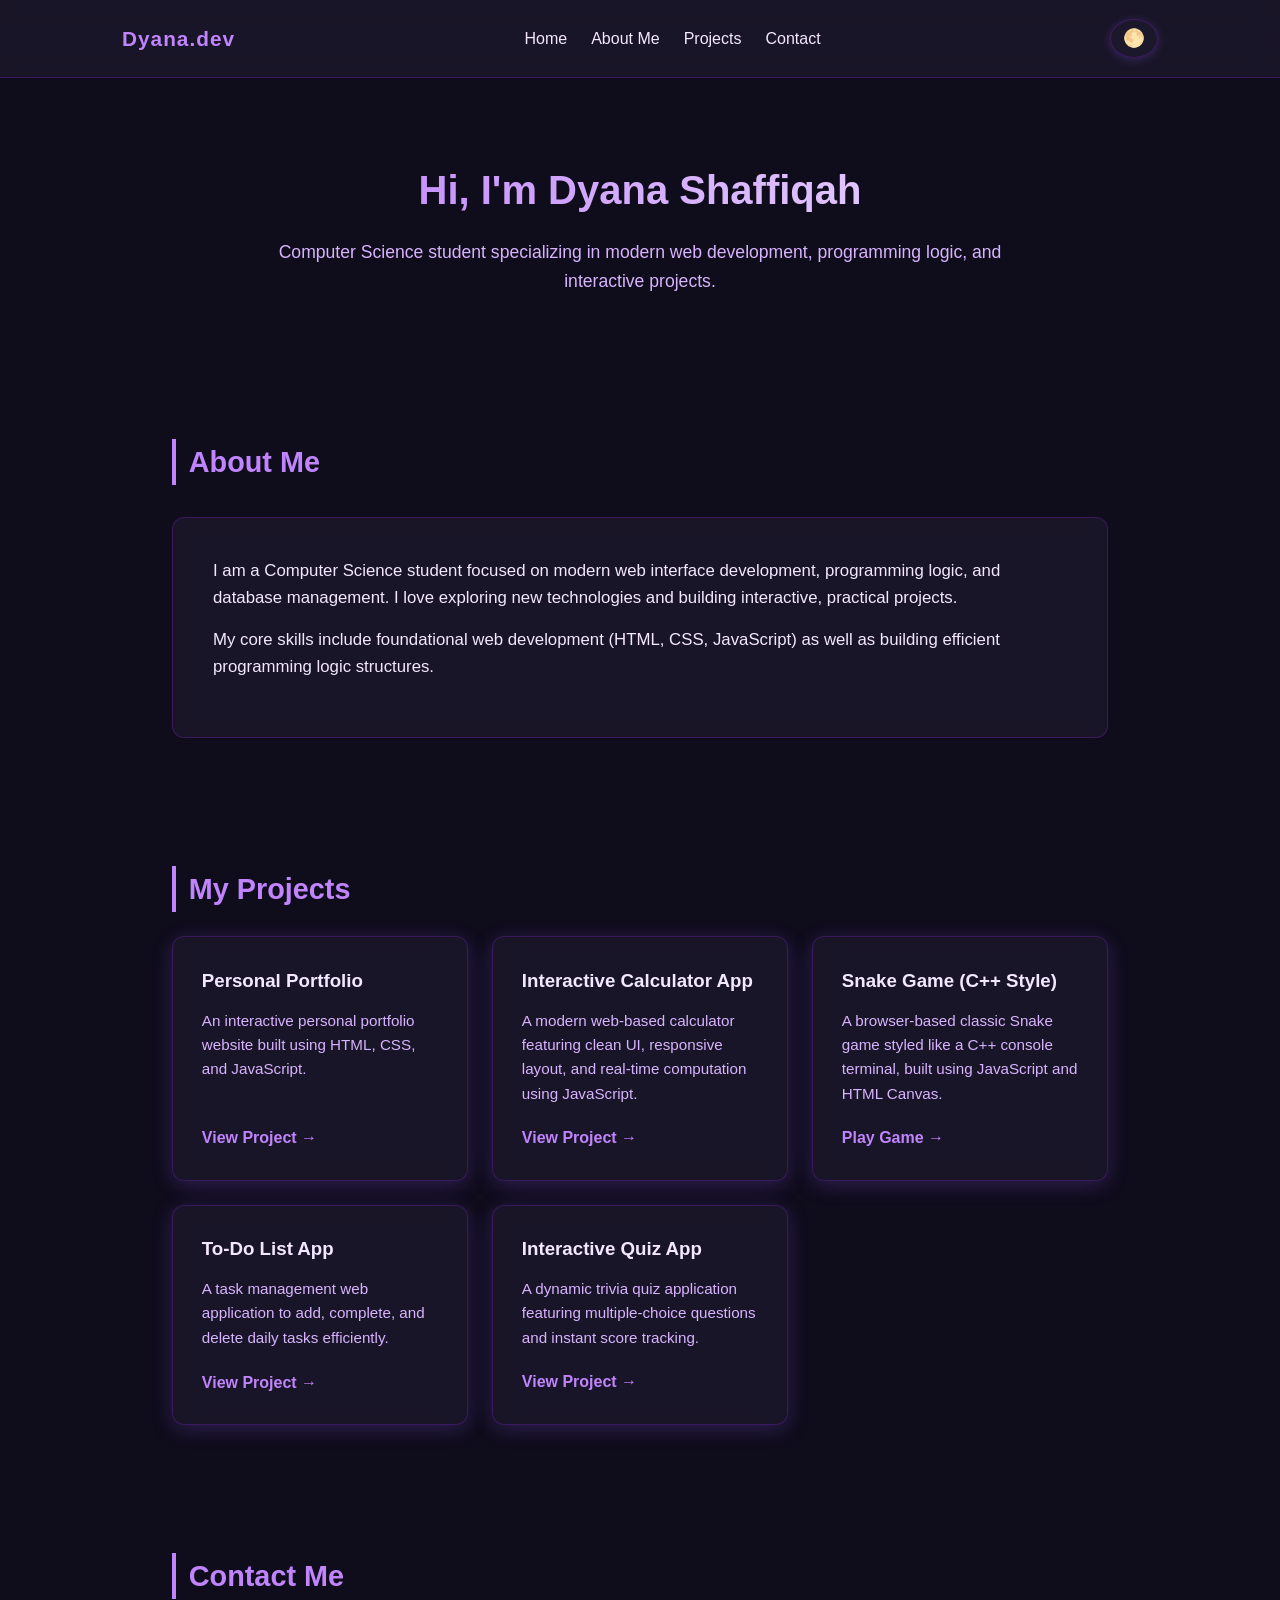
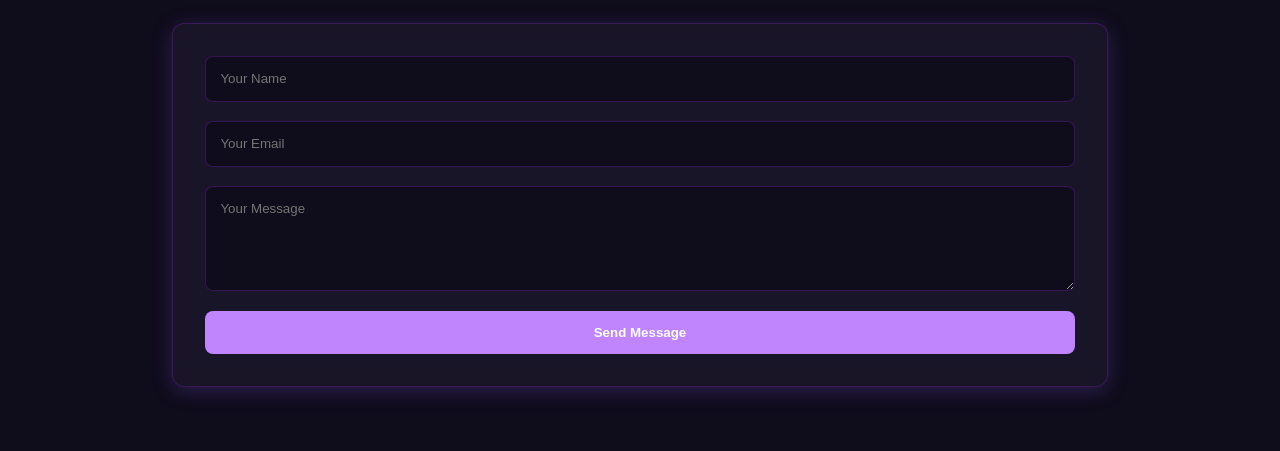
==== commit e8d13341: "Update index.html" ====
--- a/index.html
+++ b/index.html
@@ -75,7 +75,7 @@
                     <h3>Snake Game (C++ Style)</h3>
                     <p>A browser-based classic Snake game styled like a C++ console terminal, built using JavaScript and HTML Canvas.</p>
                 </div>
-                <a href="snake.html">Play Game &rarr;</a>
+                <a href="ular.html">Play Game &rarr;</a>
             </div>
             
             <div class="project-card" data-category="web">
--- a/style.css
+++ b/style.css
@@ -194,7 +194,7 @@
 }
 
 .about-card p {
-    color: #111111 !important;
+    color: #f3e8ff !important;
     margin-bottom: 1rem;
     font-size: 1.05rem;
 }
